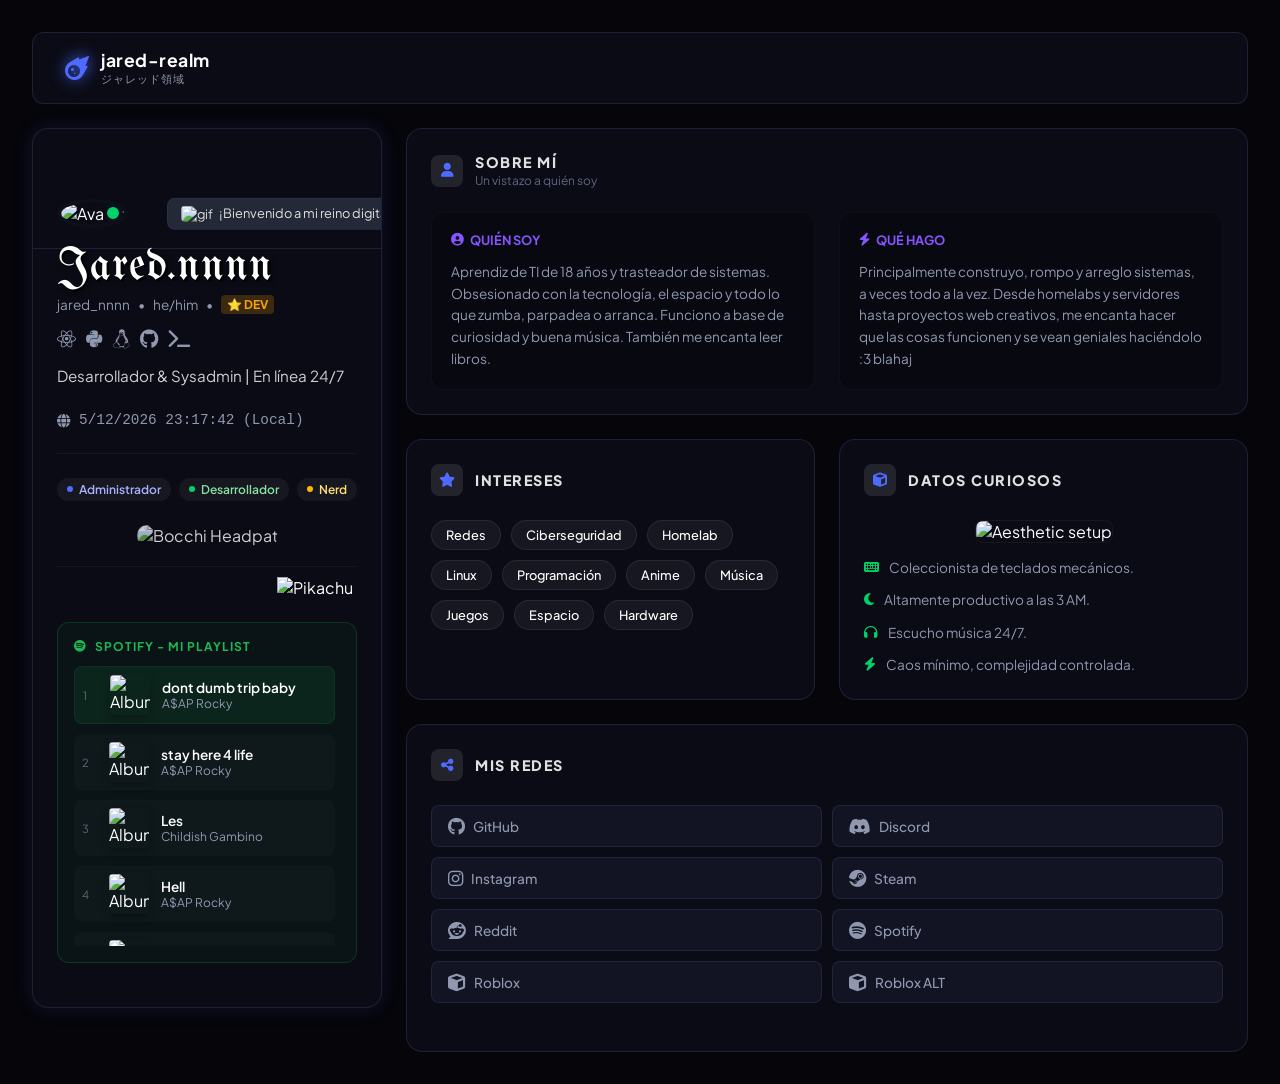
==== index.html @ d3f56f3e "Initial commit - Anime Linktree project" ====
<!DOCTYPE html>
<html lang="es">
<head>
    <meta charset="UTF-8">
    <meta name="viewport" content="width=device-width, initial-scale=1.0">
    <title>LinkTree - Anime Style</title>
    <!-- Google Fonts -->
    <link href="https://fonts.googleapis.com/css2?family=Plus+Jakarta+Sans:wght@400;500;600;700;800&family=UnifrakturMaguntia&display=swap" rel="stylesheet">
    <!-- FontAwesome para iconos -->
    <link rel="stylesheet" href="https://cdnjs.cloudflare.com/ajax/libs/font-awesome/6.4.0/css/all.min.css">
    
    <link rel="stylesheet" href="styles.css">
</head>
<body>

    <!-- Contenedor de partículas/efectos en el fondo -->
    <div id="particles-js"></div>

    <div class="dashboard-wrapper">
        <!-- HEADER PRINCIPAL -->
        <header class="top-nav">
            <div class="logo-area">
                <i class="fas fa-meteor logo-icon"></i>
                <div class="logo-text">
                    <span class="logo-title">jared-realm</span>
                    <span class="logo-subtitle">ジャレッド領域</span>
                </div>
            </div>
        </header>

        <main class="dashboard-grid">
            
            <!-- ====== COLUMNA IZQUIERDA: PERFIL ====== -->
            <aside class="profile-sidebar">
                <div class="banner-img" style="background-image: url('https://media1.giphy.com/media/v1.Y2lkPTc5MGI3NjExbXF1d2M5NW5ocHc5eWV5a2EwOWF4dHoyOXl3ZDljM3o2MnoyOHY2aiZlcD12MV9pbnRlcm5hbF9naWZfYnlfaWQmY3Q9Zw/RKp3DW2ZwDlVS/giphy.gif');"></div>
                <div class="profile-info-box">
                    <div class="avatar-container">
                        <!-- Imagen de avatar (DiceBear para evitar links rotos, estilo anime/vector) -->
                        <img src="https://media0.giphy.com/media/v1.Y2lkPTc5MGI3NjExc2I4bWNrZXpzMG9ldW41eDV4eDE0bnZ2ZGQybXIwa3FhcWN3d2xscyZlcD12MV9pbnRlcm5hbF9naWZfYnlfaWQmY3Q9Zw/mTxQlVm7Q6wrL5f9O5/giphy.gif" alt="Avatar" class="avatar-img">
                        <div class="status-indicator"></div>
                        <div class="status-bubble"><img src="https://media.tenor.com/_q1Z3Tj5FQQAAAAi/bocchi-the-rock-bocchi.gif" alt="gif" style="height: 18px; width: 18px; vertical-align: middle; border-radius: 4px; margin-right: 4px; object-fit: cover;"> ¡Bienvenido a mi reino digital!</div>
                    </div>
                    
                    <h1 class="profile-name">Jared.nnnn</h1>
                    <div class="profile-meta">
                        <span>jared_nnnn</span> • <span>he/him</span> • <span class="badge-moe">⭐ DEV</span>
                    </div>

                    <div class="tech-icons">
                        <i class="fab fa-react"></i> <i class="fab fa-python"></i> <i class="fab fa-linux"></i> <i class="fab fa-github"></i> <i class="fas fa-terminal"></i>
                    </div>

                    <p class="profile-bio">
                        Desarrollador & Sysadmin | En línea 24/7
                    </p>

                    <div class="time-widget">
                        <span class="location-flag"><i class="fas fa-globe"></i></span>
                        <span id="live-time" class="time-text">Cargando hora...</span>
                    </div>

                    <div class="role-tags">
                        <span class="tag admin-tag"><span class="dot"></span> Administrador</span>
                        <span class="tag dev-tag"><span class="dot"></span> Desarrollador</span>
                        <span class="tag nerd-tag"><span class="dot"></span> Nerd</span>
                    </div>

                    <!-- Mini Gif decorativo en sidebar -->
                    <div style="text-align: center; margin-bottom: 20px;">
                        <img src="https://media.tenor.com/_q1Z3Tj5FQQAAAAi/bocchi-the-rock-bocchi.gif" alt="Bocchi Headpat" style="border-radius: 10px; width: 100%; max-height: 80px; object-fit: cover; opacity: 0.8;">
                    </div>
                    
                    <!-- Running Pokemons -->
                    <div class="pokemon-marquee" style="margin-bottom: 20px; border-top: 1px solid rgba(255,255,255,0.05); padding-top: 10px;">
                        <marquee direction="left" scrollamount="4" behavior="scroll">
                            <img src="https://raw.githubusercontent.com/PokeAPI/sprites/master/sprites/pokemon/versions/generation-v/black-white/animated/25.gif" alt="Pikachu" style="height: 35px; margin-right: 20px; image-rendering: pixelated;">
                            <img src="https://raw.githubusercontent.com/PokeAPI/sprites/master/sprites/pokemon/versions/generation-v/black-white/animated/133.gif" alt="Eevee" style="height: 35px; margin-right: 20px; image-rendering: pixelated;">
                            <img src="https://raw.githubusercontent.com/PokeAPI/sprites/master/sprites/pokemon/versions/generation-v/black-white/animated/94.gif" alt="Gengar" style="height: 35px; margin-right: 20px; image-rendering: pixelated;">
                            <img src="https://raw.githubusercontent.com/PokeAPI/sprites/master/sprites/pokemon/versions/generation-v/black-white/animated/1.gif" alt="Bulbasaur" style="height: 35px; margin-right: 20px; image-rendering: pixelated;">
                            <img src="https://raw.githubusercontent.com/PokeAPI/sprites/master/sprites/pokemon/versions/generation-v/black-white/animated/4.gif" alt="Charmander" style="height: 35px; margin-right: 20px; image-rendering: pixelated;">
                            <img src="https://raw.githubusercontent.com/PokeAPI/sprites/master/sprites/pokemon/versions/generation-v/black-white/animated/7.gif" alt="Squirtle" style="height: 35px; margin-right: 20px; image-rendering: pixelated;">
                            <img src="https://raw.githubusercontent.com/PokeAPI/sprites/master/sprites/pokemon/versions/generation-v/black-white/animated/151.gif" alt="Mew" style="height: 35px; margin-right: 20px; image-rendering: pixelated;">
                        </marquee>
                    </div>

                    <!-- Spotify Widget -->
                    <div class="spotify-widget">
                        <div class="spotify-logo"><i class="fab fa-spotify"></i> Spotify - Mi Playlist</div>
                        <div class="spotify-playlist">
                            <!-- Canción 1 -->
                            <div class="track-info active-track">
                                <div class="track-number">1</div>
                                <img src="https://i.pinimg.com/736x/db/69/83/db698334e90cb9a7d9166aff560436dd.jpg" alt="Album" class="track-img">
                                <div class="track-details">
                                    <div class="track-name">dont dumb trip baby</div>
                                    <div class="track-artist">A$AP Rocky</div>
                                </div>
                                <div class="music-bars">
                                    <div class="bar"></div><div class="bar"></div><div class="bar"></div>
                                </div>
                            </div>
                            <!-- Canción 2 -->
                            <div class="track-info">
                                <div class="track-number">2</div>
                                <img src="https://i.pinimg.com/736x/db/69/83/db698334e90cb9a7d9166aff560436dd.jpg" alt="Album" class="track-img">
                                <div class="track-details">
                                    <div class="track-name">stay here 4 life</div>
                                    <div class="track-artist">A$AP Rocky</div>
                                </div>
                            </div>
                            <!-- Canción 3 -->
                            <div class="track-info">
                                <div class="track-number">3</div>
                                <img src="https://i.pinimg.com/webp/736x/fe/6a/88/fe6a88de23e425a99d1f83ac2d1f85a3.webp" alt="Album" class="track-img">
                                <div class="track-details">
                                    <div class="track-name">Les</div>
                                    <div class="track-artist">Childish Gambino</div>
                                </div>
                            </div>
                            <!-- Canción 4 -->
                            <div class="track-info">
                                <div class="track-number">4</div>
                                <img src="https://i.pinimg.com/webp/736x/1e/eb/e3/1eebe34cd5ab0d3294ec524f0354e97e.webp" alt="Album" class="track-img">
                                <div class="track-details">
                                    <div class="track-name">Hell</div>
                                    <div class="track-artist">A$AP Rocky</div>
                                </div>
                            </div>
                            <!-- Canción 5 -->
                            <div class="track-info">
                                <div class="track-number">5</div>
                                <img src="https://i.pinimg.com/736x/82/5c/79/825c796da4a760d88f3daff5528fd1eb.jpg" alt="Album" class="track-img">
                                <div class="track-details">
                                    <div class="track-name">L$D</div>
                                    <div class="track-artist">A$AP Rocky</div>
                                </div>
                            </div>
                            <!-- Canción 6 -->
                            <div class="track-info">
                                <div class="track-number">6</div>
                                <img src="https://i.pinimg.com/736x/82/5c/79/825c796da4a760d88f3daff5528fd1eb.jpg" alt="Album" class="track-img">
                                <div class="track-details">
                                    <div class="track-name">Praise The Lord (Da Shine)</div>
                                    <div class="track-artist">A$AP Rocky</div>
                                </div>
                            </div>
                            <!-- Canción 7 -->
                            <div class="track-info">
                                <div class="track-number">7</div>
                                <img src="https://i.pinimg.com/736x/19/a5/8a/19a58ab13a6c821738ffab6fa043e6a4.jpg" alt="Album" class="track-img">
                                <div class="track-details">
                                    <div class="track-name">Sundress</div>
                                    <div class="track-artist">A$AP Rocky</div>
                                </div>
                            </div>
                            <!-- Canción 8 -->
                            <div class="track-info">
                                <div class="track-number">8</div>
                                <img src="https://i.pinimg.com/736x/82/5c/79/825c796da4a760d88f3daff5528fd1eb.jpg" alt="Album" class="track-img">
                                <div class="track-details">
                                    <div class="track-name">A$AP Forever</div>
                                    <div class="track-artist">A$AP Rocky</div>
                                </div>
                            </div>
                            <!-- Canción 9 -->
                            <div class="track-info">
                                <div class="track-number">9</div>
                                <img src="https://i.pinimg.com/736x/82/5c/79/825c796da4a760d88f3daff5528fd1eb.jpg" alt="Album" class="track-img">
                                <div class="track-details">
                                    <div class="track-name">Everyday</div>
                                    <div class="track-artist">A$AP Rocky</div>
                                </div>
                            </div>
                            <!-- Canción 10 -->
                            <div class="track-info">
                                <div class="track-number">10</div>
                                <img src="https://i.pinimg.com/webp/736x/1e/eb/e3/1eebe34cd5ab0d3294ec524f0354e97e.webp" alt="Album" class="track-img">
                                <div class="track-details">
                                    <div class="track-name">Fashion Killa</div>
                                    <div class="track-artist">A$AP Rocky</div>
                                </div>
                            </div>
                        </div>
                    </div>
                </div>
            </aside>

            <!-- ====== COLUMNA DERECHA: CONTENIDO ====== -->
            <section class="main-content">
                
                <!-- BENTO BOX 1: ABOUT ME -->
                <div class="bento-card about-card">
                    <div class="card-header">
                        <div class="header-icon"><i class="fas fa-user"></i></div>
                        <div>
                            <h2 class="card-title">SOBRE MÍ</h2>
                            <p class="card-subtitle">Un vistazo a quién soy</p>
                        </div>
                    </div>
                    
                    <div class="about-grid">
                        <div class="inner-box">
                            <h3 class="inner-title"><i class="fas fa-user-circle"></i> QUIÉN SOY</h3>
                            <p class="inner-text">Aprendiz de TI de 18 años y trasteador de sistemas. Obsesionado con la tecnología, el espacio y todo lo que zumba, parpadea o arranca. Funciono a base de curiosidad y buena música. También me encanta leer libros.</p>
                        </div>
                        <div class="inner-box">
                            <h3 class="inner-title"><i class="fas fa-bolt"></i> QUÉ HAGO</h3>
                            <p class="inner-text">Principalmente construyo, rompo y arreglo sistemas, a veces todo a la vez. Desde homelabs y servidores hasta proyectos web creativos, me encanta hacer que las cosas funcionen y se vean geniales haciéndolo :3 blahaj</p>
                        </div>
                    </div>
                </div>

                <!-- BENTO BOX 2 y 3: INTERESTS & FUN FACTS -->
                <div class="bento-split">
                    
                    <div class="bento-card interests-card">
                        <div class="card-header">
                            <div class="header-icon"><i class="fas fa-star"></i></div>
                            <h2 class="card-title">INTERESES</h2>
                        </div>
                        <div class="pills-container">
                            <span class="pill">Redes</span>
                            <span class="pill">Ciberseguridad</span>
                            <span class="pill">Homelab</span>
                            <span class="pill">Linux</span>
                            <span class="pill">Programación</span>
                            <span class="pill">Anime</span>
                            <span class="pill">Música</span>
                            <span class="pill">Juegos</span>
                            <span class="pill">Espacio</span>
                            <span class="pill">Hardware</span>
                        </div>
                    </div>

                    <div class="bento-card funfacts-card">
                        <div class="card-header">
                            <div class="header-icon"><i class="fas fa-cube"></i></div>
                            <h2 class="card-title">DATOS CURIOSOS</h2>
                        </div>
                        
                        <!-- Mini Gif decorativo en facts -->
                        <div style="text-align: center; margin-bottom: 15px;">
                            <img src="https://media.tenor.com/fA1ebh_L3oUAAAAi/anime-aesthetic.gif" alt="Aesthetic setup" style="border-radius: 8px; width: 100%; max-height: 90px; object-fit: cover; border: 1px solid rgba(255,255,255,0.05);">
                        </div>

                        <ul class="facts-list">
                            <li><i class="fas fa-keyboard"></i> Coleccionista de teclados mecánicos.</li>
                            <li><i class="fas fa-moon"></i> Altamente productivo a las 3 AM.</li>
                            <li><i class="fas fa-headphones"></i> Escucho música 24/7.</li>
                            <li><i class="fas fa-bolt"></i> Caos mínimo, complejidad controlada.</li>
                        </ul>
                    </div>

                </div>

                <!-- BENTO BOX 4: REDES SOCIALES -->
                <div class="bento-card services-card">
                    <div class="card-header">
                        <div class="header-icon"><i class="fas fa-share-nodes"></i></div>
                        <h2 class="card-title">MIS REDES</h2>
                    </div>
                    <div class="social-grid">
                        <a href="https://github.com/Jarednnnn/perfil" target="_blank" class="social-btn"><i class="fab fa-github"></i> GitHub</a>
                        <a href="https://discord.gg/qPV9nCSk" target="_blank" class="social-btn"><i class="fab fa-discord"></i> Discord</a>
                        <a href="https://www.instagram.com/jared.nnnnn?igsh=MTF1dWZnYmg2a3JmNw==" target="_blank" class="social-btn"><i class="fab fa-instagram"></i> Instagram</a>
                        <a href="https://steamcommunity.com/id/Jaredofc/" target="_blank" class="social-btn"><i class="fab fa-steam"></i> Steam</a>
                        <a href="https://www.reddit.com/user/Impossible-Buyer7190/" target="_blank" class="social-btn"><i class="fab fa-reddit"></i> Reddit</a>
                        <a href="https://open.spotify.com/user/31hywltnkkobrsczepvz3vygwxeu" target="_blank" class="social-btn"><i class="fab fa-spotify"></i> Spotify</a>
                        <a href="https://www.roblox.com/es/users/1125736017/profile" target="_blank" class="social-btn"><i class="fas fa-cube"></i> Roblox</a>
                        <a href="https://www.roblox.com/es/users/1465069594/profile" target="_blank" class="social-btn"><i class="fas fa-cube"></i> Roblox ALT</a>
                    </div>
                </div>

            </section>
        </main>
    </div>

    <!-- Librería Particles.js para el fondo interactivo -->
    <script src="https://cdn.jsdelivr.net/particles.js/2.0.0/particles.min.js"></script>
    <script src="script.js"></script>
</body>
</html>
---- styles.css ----
@import url('https://fonts.googleapis.com/css2?family=Plus+Jakarta+Sans:wght@400;500;600;700;800&display=swap');

:root {
    /* Color Palette based on image */
    --bg-deep: #05050A;
    --card-bg: rgba(13, 15, 26, 0.7);
    --card-border: rgba(50, 55, 90, 0.5);
    --card-hover-border: rgba(100, 110, 200, 0.8);
    
    --text-primary: #ffffff;
    --text-secondary: #9098b0;
    --text-muted: #5e6680;
    
    --accent-blue: #4f6bff;
    --accent-purple: #8555ff;
    --accent-green: #00d26a;
    --accent-red: #ff3b5c;
    
    --glow-subtle: 0 0 20px rgba(79, 107, 255, 0.15);
    --glow-strong: 0 0 30px rgba(133, 85, 255, 0.3);
    
    --font-main: 'Plus Jakarta Sans', sans-serif;
}

* {
    margin: 0;
    padding: 0;
    box-sizing: border-box;
}

body {
    background-color: var(--bg-deep);
    background-image: url('https://w.wallhaven.cc/full/y8/wallhaven-y8v3ql.jpg'); /* Deep space anime starry background */
    background-size: cover;
    background-position: center;
    background-attachment: fixed;
    font-family: var(--font-main);
    color: var(--text-primary);
    min-height: 100vh;
    display: flex;
    justify-content: center;
    align-items: center;
    padding: 2rem;
    position: relative;
    overflow-x: hidden;
}

body::before {
    content: '';
    position: absolute;
    top: 0; left: 0; right: 0; bottom: 0;
    background: radial-gradient(circle at center, rgba(5,5,10,0.6) 0%, rgba(5,5,10,0.95) 100%);
    z-index: 1;
}

#particles-js {
    position: absolute;
    top: 0; left: 0; width: 100%; height: 100%;
    z-index: 2; 
    pointer-events: none;
}

/* --- MAIN LAYOUT --- */
.dashboard-wrapper {
    width: 100%;
    max-width: 1400px;
    z-index: 10;
    display: flex;
    flex-direction: column;
    gap: 1.5rem;
    animation: fadeIn 0.8s ease forwards;
}

@keyframes fadeIn {
    from { opacity: 0; transform: translateY(20px); }
    to { opacity: 1; transform: translateY(0); }
}

/* Header */
.top-nav {
    display: flex;
    justify-content: space-between;
    align-items: center;
    background: var(--card-bg);
    backdrop-filter: blur(20px);
    -webkit-backdrop-filter: blur(20px);
    border: 1px solid var(--card-border);
    border-radius: 12px;
    padding: 1rem 2rem;
}

.logo-area {
    display: flex;
    align-items: center;
    gap: 12px;
}

.logo-icon {
    font-size: 1.5rem;
    color: var(--accent-blue);
    filter: drop-shadow(0 0 8px var(--accent-blue));
}

.logo-text {
    display: flex;
    flex-direction: column;
}

.logo-title {
    font-weight: 700;
    font-size: 1.1rem;
    letter-spacing: 0.5px;
}

.logo-subtitle {
    font-size: 0.7rem;
    color: var(--text-secondary);
    letter-spacing: 1px;
}

.nav-btn {
    background: rgba(255,255,255,0.05);
    border: 1px solid var(--card-border);
    color: var(--text-primary);
    padding: 0.6rem 1.5rem;
    border-radius: 8px;
    font-family: var(--font-main);
    font-weight: 600;
    cursor: pointer;
    transition: all 0.3s;
}

.nav-btn:hover {
    background: rgba(255,255,255,0.1);
    border-color: var(--accent-blue);
}

/* Grid Layout */
.dashboard-grid {
    display: grid;
    grid-template-columns: 350px 1fr;
    gap: 1.5rem;
    align-items: start;
}

/* --- SIDEBAR (LEFT) --- */
.profile-sidebar {
    background: var(--card-bg);
    backdrop-filter: blur(20px);
    -webkit-backdrop-filter: blur(20px);
    border: 1px solid var(--card-border);
    border-radius: 16px;
    overflow: hidden;
    display: flex;
    flex-direction: column;
    box-shadow: var(--glow-subtle);
}

.banner-img {
    height: 120px;
    background-image: url('https://w.wallhaven.cc/full/8o/wallhaven-8ogzmj.jpg');
    background-size: cover;
    background-position: center;
    border-bottom: 1px solid var(--card-border);
}

.profile-info-box {
    padding: 0 1.5rem 1.5rem 1.5rem;
    display: flex;
    flex-direction: column;
}

.avatar-container {
    margin-top: -50px;
    position: relative;
    width: fit-content;
    margin-bottom: 1rem;
}

.avatar-img {
    width: 100px;
    height: 100px;
    border-radius: 50%;
    border: 4px solid #0d0f1a;
    object-fit: cover;
}

.status-indicator {
    position: absolute;
    bottom: 5px;
    right: 5px;
    width: 20px;
    height: 20px;
    background: var(--accent-green);
    border-radius: 50%;
    border: 4px solid #0d0f1a;
}

.status-bubble {
    position: absolute;
    top: 50%;
    left: 110px;
    transform: translateY(-50%);
    background: rgba(40, 45, 60, 0.9);
    padding: 0.4rem 0.8rem;
    border-radius: 8px;
    font-size: 0.8rem;
    white-space: nowrap;
    border: 1px solid var(--card-border);
    color: #e0e0e0;
}

.profile-name {
    font-family: 'UnifrakturMaguntia', serif;
    font-size: 2.8rem;
    font-weight: normal;
    margin-bottom: 0.3rem;
    letter-spacing: 1px;
    color: #ffffff;
    text-shadow: 2px 2px 0px rgba(0,0,0,0.9), 3px 3px 5px rgba(0,0,0,0.5);
}

.profile-meta {
    display: flex;
    align-items: center;
    gap: 8px;
    font-size: 0.85rem;
    color: var(--text-secondary);
    margin-bottom: 1rem;
}

.badge-moe {
    background: rgba(255, 165, 0, 0.2);
    color: orange;
    padding: 2px 6px;
    border-radius: 4px;
    font-size: 0.75rem;
    font-weight: 700;
}

.tech-icons {
    display: flex;
    gap: 10px;
    font-size: 1.2rem;
    color: var(--text-secondary);
    margin-bottom: 1rem;
}

.tech-icons i:hover { color: var(--text-primary); }

.profile-bio {
    font-size: 0.95rem;
    line-height: 1.5;
    color: #d0d0d0;
    margin-bottom: 1.5rem;
}

.time-widget {
    display: flex;
    align-items: center;
    gap: 8px;
    font-size: 0.85rem;
    color: var(--text-secondary);
    margin-bottom: 1.5rem;
    padding-bottom: 1.5rem;
    border-bottom: 1px solid rgba(255,255,255,0.05);
}

.time-text { font-family: monospace; font-size: 0.9rem; }

.role-tags {
    display: flex;
    flex-wrap: wrap;
    gap: 8px;
    margin-bottom: 1.5rem;
}

.tag {
    display: flex;
    align-items: center;
    gap: 6px;
    padding: 4px 10px;
    border-radius: 20px;
    font-size: 0.75rem;
    font-weight: 600;
    background: rgba(255,255,255,0.05);
}

.tag .dot {
    width: 6px; height: 6px; border-radius: 50%;
}

.admin-tag { color: #a8b0ff; }
.admin-tag .dot { background: #4f6bff; }
.dev-tag { color: #85e0a3; }
.dev-tag .dot { background: #00d26a; }
.nerd-tag { color: #ffdc73; }
.nerd-tag .dot { background: #ffb800; }
.weeb-tag { color: #ffa8b8; }
.weeb-tag .dot { background: #ff3b5c; }

.social-grid {
    display: grid;
    grid-template-columns: 1fr 1fr;
    gap: 10px;
    margin-bottom: 1.5rem;
}

.social-btn {
    display: flex;
    align-items: center;
    gap: 8px;
    background: rgba(25, 28, 45, 0.6);
    border: 1px solid var(--card-border);
    padding: 0.7rem 1rem;
    border-radius: 8px;
    text-decoration: none;
    color: var(--text-secondary);
    font-size: 0.85rem;
    font-weight: 500;
    transition: all 0.3s ease;
}

.social-btn i { font-size: 1.1rem; }

.social-btn:hover {
    background: rgba(40, 45, 70, 0.8);
    color: var(--text-primary);
    border-color: var(--card-hover-border);
    transform: translateY(-2px);
}

.main-action-btn {
    width: 100%;
    padding: 1rem;
    background: linear-gradient(135deg, rgba(79, 107, 255, 0.2), rgba(133, 85, 255, 0.2));
    border: 1px solid var(--accent-purple);
    border-radius: 8px;
    color: #fff;
    font-size: 0.95rem;
    font-weight: 700;
    font-family: var(--font-main);
    cursor: pointer;
    transition: all 0.3s;
    box-shadow: inset 0 0 10px rgba(133, 85, 255, 0.1);
}

.main-action-btn:hover {
    background: linear-gradient(135deg, rgba(79, 107, 255, 0.4), rgba(133, 85, 255, 0.4));
    box-shadow: 0 0 15px rgba(133, 85, 255, 0.4);
}

/* --- MAIN CONTENT (RIGHT) --- */
.main-content {
    display: flex;
    flex-direction: column;
    gap: 1.5rem;
}

.bento-card {
    background: var(--card-bg);
    backdrop-filter: blur(20px);
    -webkit-backdrop-filter: blur(20px);
    border: 1px solid var(--card-border);
    border-radius: 16px;
    padding: 1.5rem;
    transition: border-color 0.3s;
}

.bento-card:hover { border-color: rgba(255,255,255,0.15); }

.card-header {
    display: flex;
    align-items: center;
    gap: 12px;
    margin-bottom: 1.5rem;
}

.header-icon {
    width: 32px;
    height: 32px;
    background: rgba(255,255,255,0.1);
    border-radius: 8px;
    display: flex;
    justify-content: center;
    align-items: center;
    color: var(--accent-blue);
    font-size: 0.9rem;
}

.card-title {
    font-size: 0.9rem;
    font-weight: 800;
    letter-spacing: 1.5px;
    color: #e0e0e0;
}

.card-subtitle {
    font-size: 0.75rem;
    color: var(--text-muted);
    margin-top: 2px;
}

/* --- BENTO BOX SPECIFICS --- */
/* About Grid */
.about-grid {
    display: grid;
    grid-template-columns: 1fr 1fr;
    gap: 1.5rem;
}

.inner-box {
    background: rgba(0,0,0,0.2);
    border-radius: 12px;
    padding: 1.2rem;
    border: 1px solid rgba(255,255,255,0.03);
}

.inner-title {
    font-size: 0.8rem;
    color: var(--accent-purple);
    font-weight: 700;
    margin-bottom: 0.8rem;
    display: flex;
    align-items: center;
    gap: 6px;
}

.inner-text {
    font-size: 0.85rem;
    color: var(--text-secondary);
    line-height: 1.6;
}

/* Spotify Widget */
.spotify-widget {
    background: rgba(29, 185, 84, 0.05);
    border: 1px solid rgba(29, 185, 84, 0.2);
    border-radius: 12px;
    padding: 1rem;
    margin-bottom: 20px;
}

.spotify-logo {
    font-size: 0.75rem;
    font-weight: 700;
    color: #1DB954;
    margin-bottom: 12px;
    display: flex;
    align-items: center;
    gap: 8px;
    text-transform: uppercase;
    letter-spacing: 1px;
}

.spotify-playlist {
    display: flex;
    flex-direction: column;
    gap: 10px;
    max-height: 280px;
    overflow-y: auto;
    padding-right: 5px;
}

.spotify-playlist::-webkit-scrollbar {
    width: 4px;
}

.spotify-playlist::-webkit-scrollbar-thumb {
    background: rgba(29, 185, 84, 0.3);
    border-radius: 10px;
}

.track-info {
    display: flex;
    align-items: center;
    gap: 12px;
    padding: 8px;
    border-radius: 8px;
    background: rgba(255, 255, 255, 0.02);
    transition: all 0.2s ease;
}

.track-info:hover {
    background: rgba(255, 255, 255, 0.05);
    transform: translateX(4px);
}

.active-track {
    background: rgba(29, 185, 84, 0.1);
    border: 1px solid rgba(29, 185, 84, 0.1);
}

.track-number {
    font-size: 0.7rem;
    color: var(--text-muted);
    min-width: 15px;
}

.track-img {
    width: 40px;
    height: 40px;
    border-radius: 4px;
    object-fit: cover;
    box-shadow: 0 4px 8px rgba(0,0,0,0.3);
}

.track-details {
    flex: 1;
    min-width: 0;
}

.track-name {
    font-size: 0.85rem;
    font-weight: 600;
    color: var(--text-primary);
    white-space: nowrap;
    overflow: hidden;
    text-overflow: ellipsis;
}

.track-artist {
    font-size: 0.75rem;
    color: var(--text-secondary);
}

.music-bars {
    display: flex;
    gap: 2px;
    height: 12px;
    align-items: flex-end;
}

.music-bars .bar {
    width: 2px;
    background: #1DB954;
    animation: sound 1s infinite ease-in-out;
}

.music-bars .bar:nth-child(1) { animation-delay: 0s; }
.music-bars .bar:nth-child(2) { animation-delay: 0.2s; }
.music-bars .bar:nth-child(3) { animation-delay: 0.4s; }

@keyframes sound {
    0%, 100% { height: 3px; }
    50% { height: 12px; }
}

@keyframes sound {
    0%, 100% { height: 3px; }
    50% { height: 15px; }
}

/* Split Bento (Interests & Fun Facts) */
.bento-split {
    display: grid;
    grid-template-columns: 1fr 1fr;
    gap: 1.5rem;
}

/* Pills */
.pills-container {
    display: flex;
    flex-wrap: wrap;
    gap: 10px;
}

.pill {
    padding: 6px 14px;
    background: rgba(255,255,255,0.05);
    border: 1px solid rgba(255,255,255,0.08);
    border-radius: 20px;
    font-size: 0.8rem;
    font-weight: 500;
    transition: all 0.3s;
    cursor: default;
}

.pill:hover {
    background: rgba(255,255,255,0.1);
    transform: translateY(-2px);
}

/* Fun Facts */
.facts-list {
    list-style: none;
    display: flex;
    flex-direction: column;
    gap: 12px;
}

.facts-list li {
    font-size: 0.85rem;
    color: var(--text-secondary);
    display: flex;
    align-items: flex-start;
    gap: 10px;
    line-height: 1.5;
}

.facts-list i {
    color: var(--accent-green);
    margin-top: 3px;
}

/* Services / Links */
.services-grid {
    display: grid;
    grid-template-columns: 1fr 1fr;
    gap: 15px;
}

.service-block {
    display: flex;
    align-items: center;
    gap: 15px;
    background: rgba(0,0,0,0.3);
    border: 1px solid rgba(255,255,255,0.05);
    padding: 1.2rem;
    border-radius: 12px;
    text-decoration: none;
    color: inherit;
    transition: all 0.3s ease;
    position: relative;
}

.service-icon {
    width: 40px;
    height: 40px;
    background: rgba(255,255,255,0.05);
    border-radius: 10px;
    display: flex;
    justify-content: center;
    align-items: center;
    font-size: 1.2rem;
    color: var(--accent-blue);
}

.service-info h3 {
    font-size: 0.95rem;
    font-weight: 700;
    margin-bottom: 4px;
}

.service-info p {
    font-size: 0.75rem;
    color: var(--text-muted);
}

.service-badge {
    position: absolute;
    right: 1.2rem;
    top: 50%;
    transform: translateY(-50%);
    font-size: 0.7rem;
    padding: 4px 8px;
    background: rgba(255,255,255,0.08);
    border-radius: 6px;
    color: var(--text-secondary);
}

.service-block:hover {
    background: rgba(79, 107, 255, 0.1);
    border-color: rgba(79, 107, 255, 0.3);
    transform: translateY(-2px);
}

.service-block:hover .service-badge {
    background: var(--text-primary);
    color: #000;
    font-weight: 700;
}

/* Responsive */
@media (max-width: 900px) {
    .dashboard-grid {
        grid-template-columns: 1fr;
    }
    
    .bento-split {
        grid-template-columns: 1fr;
    }
    
    .about-grid, .services-grid, .social-grid {
        grid-template-columns: 1fr;
    }
    
    body { padding: 1rem; }
}
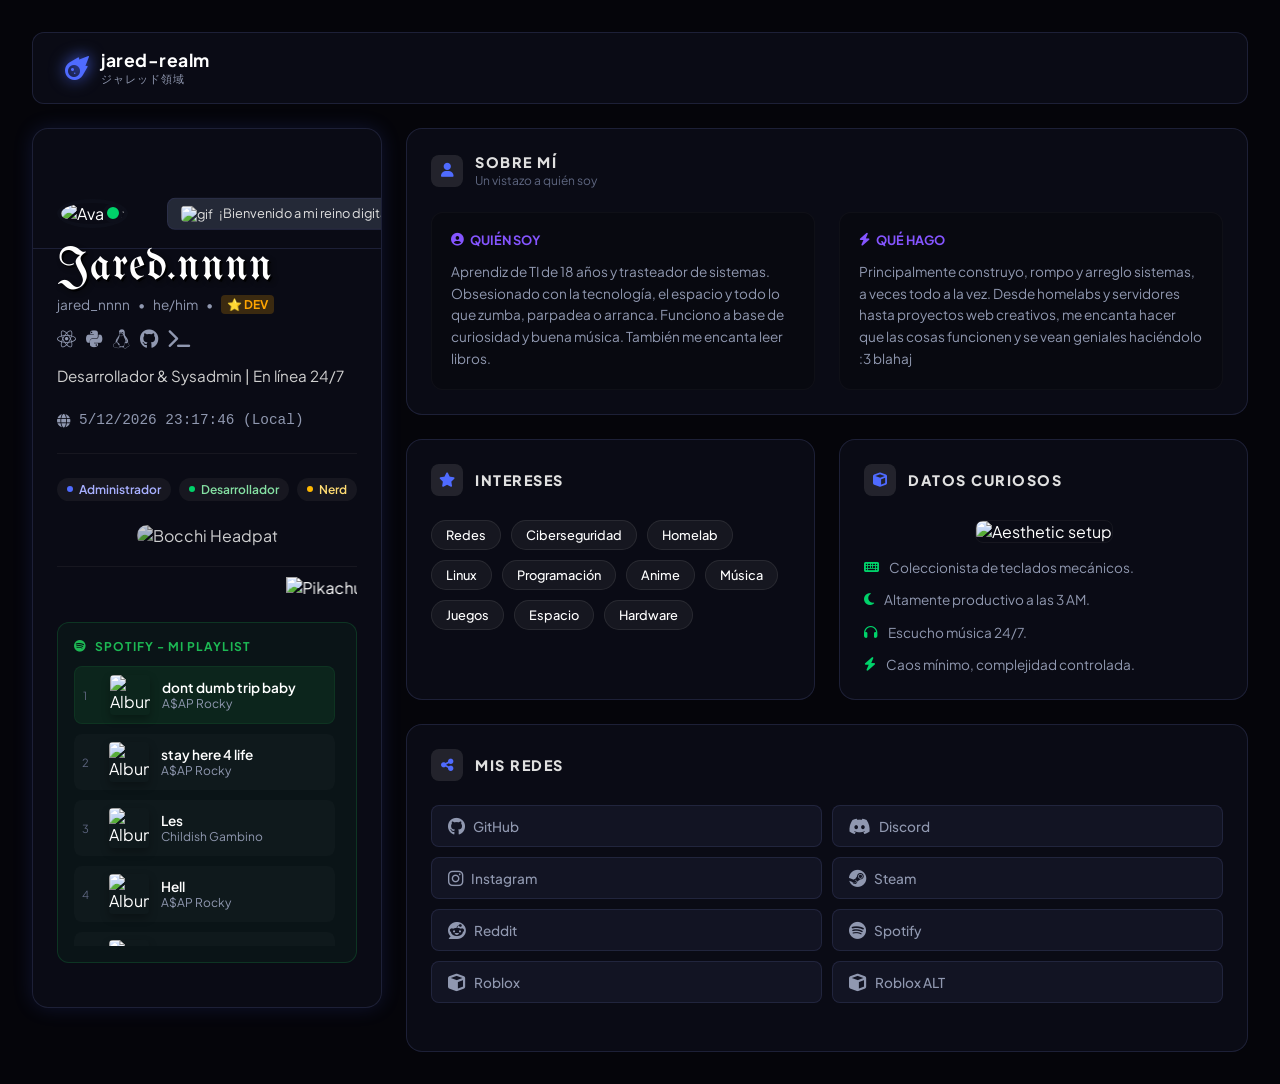
==== commit 7a6481f7: "Update index.html" ====
--- a/index.html
+++ b/index.html
@@ -260,7 +260,7 @@
                         <h2 class="card-title">MIS REDES</h2>
                     </div>
                     <div class="social-grid">
-                        <a href="https://github.com/Jarednnnn/perfil" target="_blank" class="social-btn"><i class="fab fa-github"></i> GitHub</a>
+                        <a href="https://github.com/Jarednnnn" target="_blank" class="social-btn"><i class="fab fa-github"></i> GitHub</a>
                         <a href="https://discord.gg/qPV9nCSk" target="_blank" class="social-btn"><i class="fab fa-discord"></i> Discord</a>
                         <a href="https://www.instagram.com/jared.nnnnn?igsh=MTF1dWZnYmg2a3JmNw==" target="_blank" class="social-btn"><i class="fab fa-instagram"></i> Instagram</a>
                         <a href="https://steamcommunity.com/id/Jaredofc/" target="_blank" class="social-btn"><i class="fab fa-steam"></i> Steam</a>
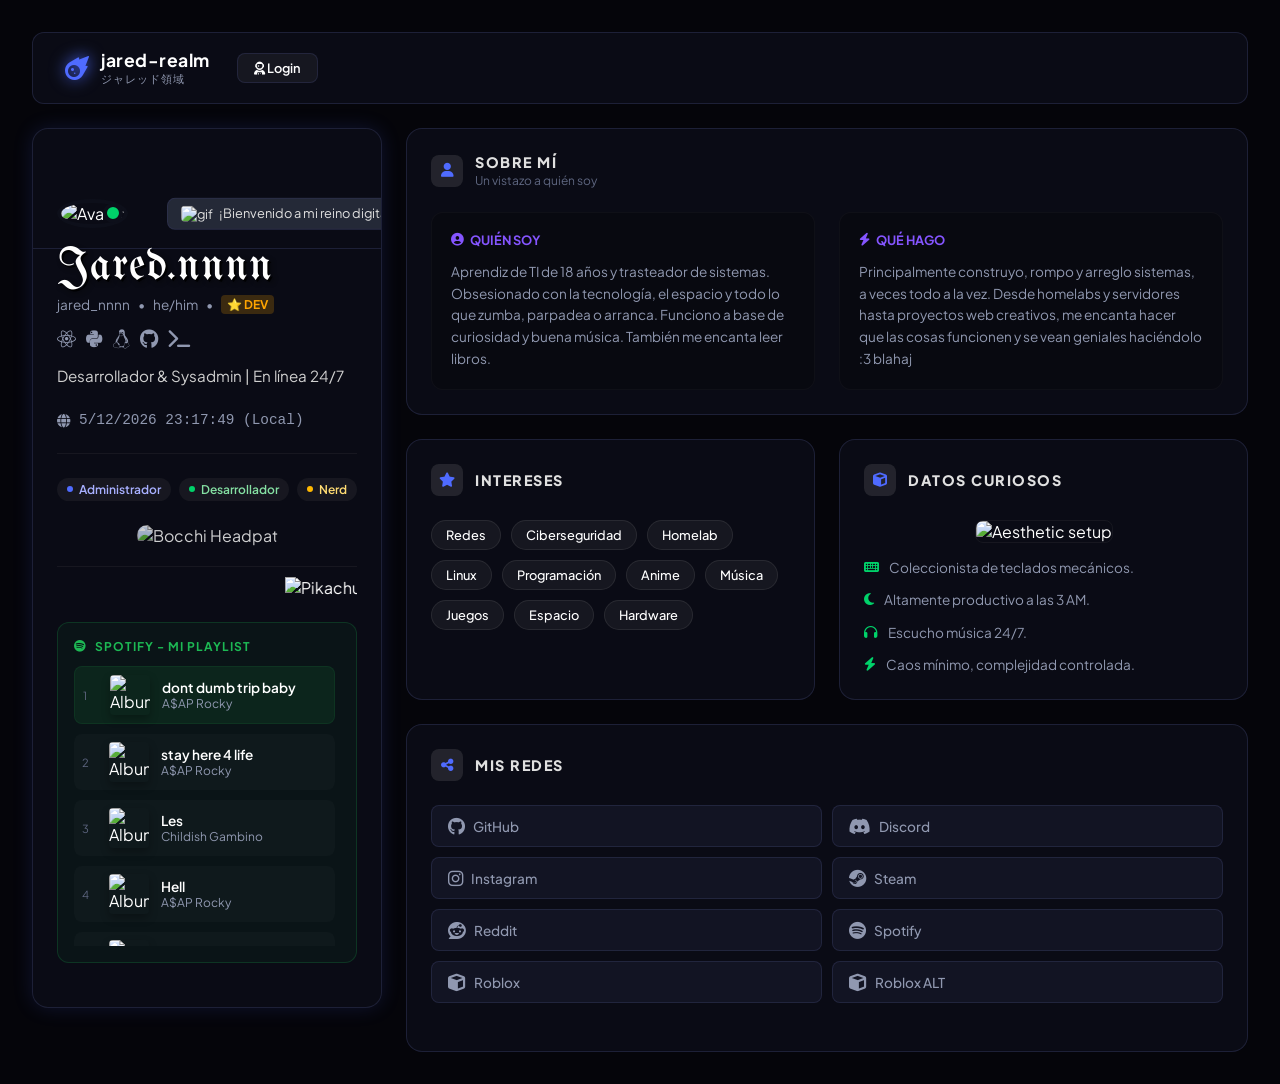
==== commit 0fd49bed: "Integrated Multiplayer Space Mini-game (Procedural Canvas Engine + Supabase/DeepSeek placeholders)" ====
--- a/index.html
+++ b/index.html
@@ -25,6 +25,10 @@
                     <span class="logo-title">jared-realm</span>
                     <span class="logo-subtitle">ジャレッド領域</span>
                 </div>
+                <!-- GAME LOGIN BUTTON -->
+                <button id="game-auth-btn" class="nav-btn" style="margin-left: 15px; font-size: 0.8rem; padding: 0.4rem 1rem;">
+                    <i class="fas fa-user-astronaut"></i> Login
+                </button>
             </div>
         </header>
 
@@ -275,7 +279,53 @@
         </main>
     </div>
 
-    <!-- Librería Particles.js para el fondo interactivo -->
+    <!-- GAME OVERLAY & MODALS -->
+    <div id="game-overlay" class="game-hidden">
+        <div class="game-content">
+            <!-- Auth Modal -->
+            <div id="auth-modal" class="modal-card hidden">
+                <button class="close-btn">&times;</button>
+                <h2 id="auth-title">Entrar al Universo</h2>
+                <form id="auth-form">
+                    <input type="email" id="auth-email" placeholder="Email" required>
+                    <input type="password" id="auth-pass" placeholder="Password" required>
+                    <div class="form-actions">
+                        <button type="submit" class="main-action-btn">Login</button>
+                        <button type="button" id="toggle-auth" class="secondary-btn">Crear cuenta</button>
+                    </div>
+                </form>
+            </div>
+
+            <!-- Game HUD -->
+            <div id="game-hud" class="hidden">
+                <div class="hud-top">
+                    <div class="hud-item"><i class="fas fa-coins"></i> <span id="hud-credits">100</span></div>
+                    <div class="hud-item"><i class="fas fa-gas-pump"></i> <span id="hud-fuel">50</span>%</div>
+                    <button id="exit-game" class="nav-btn">Salir</button>
+                </div>
+                <div class="hud-center">
+                    <canvas id="galaxy-canvas"></canvas>
+                </div>
+                <div class="hud-bottom">
+                    <div id="location-text">Navegando: Espacio Profundo</div>
+                </div>
+            </div>
+
+            <!-- Planet Detail Modal -->
+            <div id="planet-modal" class="modal-card hidden">
+                <button class="close-btn">&times;</button>
+                <div id="planet-canvas-container"></div>
+                <h3 id="planet-name">Planeta Progresivo</h3>
+                <p id="planet-desc">Cargando datos de la IA...</p>
+                <div class="planet-actions">
+                    <button id="visit-planet" class="main-action-btn">Aterrizar</button>
+                </div>
+            </div>
+        </div>
+    </div>
+
+    <!-- Librería Supabase y DeepSeek Logic -->
+    <script src="https://cdn.jsdelivr.net/npm/@supabase/supabase-js@2"></script>
     <script src="https://cdn.jsdelivr.net/particles.js/2.0.0/particles.min.js"></script>
     <script src="script.js"></script>
 </body>
--- a/styles.css
+++ b/styles.css
@@ -687,3 +687,166 @@
     
     body { padding: 1rem; }
 }
+
+/* ====== GAME STYLES ====== */
+.game-hidden {
+    display: none !important;
+}
+
+#game-overlay {
+    position: fixed;
+    top: 0;
+    left: 0;
+    width: 100vw;
+    height: 100vh;
+    background: rgba(5, 5, 10, 0.95);
+    backdrop-filter: blur(20px);
+    z-index: 1000;
+    display: flex;
+    justify-content: center;
+    align-items: center;
+    color: #fff;
+    transition: opacity 0.5s ease;
+}
+
+.modal-card {
+    background: rgba(20, 25, 45, 0.9);
+    border: 1px solid var(--card-border);
+    border-radius: 20px;
+    padding: 2.5rem;
+    width: 100%;
+    max-width: 450px;
+    box-shadow: 0 15px 35px rgba(0,0,0,0.5);
+    position: relative;
+    animation: modalPop 0.4s cubic-bezier(0.1, 1, 0.2, 1) forwards;
+}
+
+@keyframes modalPop {
+    from { opacity: 0; transform: scale(0.9); }
+    to { opacity: 1; transform: scale(1); }
+}
+
+.close-btn {
+    position: absolute;
+    top: 15px;
+    right: 20px;
+    background: none;
+    border: none;
+    color: var(--text-muted);
+    font-size: 1.8rem;
+    cursor: pointer;
+    transition: color 0.3s;
+}
+
+.close-btn:hover { color: #fff; }
+
+#auth-form {
+    display: flex;
+    flex-direction: column;
+    gap: 1.2rem;
+    margin-top: 1.5rem;
+}
+
+#auth-form input {
+    background: rgba(0,0,0,0.3);
+    border: 1px solid var(--card-border);
+    padding: 0.8rem 1.2rem;
+    border-radius: 8px;
+    color: #fff;
+    font-family: inherit;
+    transition: border-color 0.3s;
+}
+
+#auth-form input:focus {
+    border-color: var(--accent-blue);
+    outline: none;
+}
+
+.form-actions {
+    display: flex;
+    flex-direction: column;
+    gap: 10px;
+    margin-top: 10px;
+}
+
+.secondary-btn {
+    background: none;
+    border: none;
+    color: var(--accent-blue);
+    font-size: 0.85rem;
+    cursor: pointer;
+    font-weight: 600;
+}
+
+/* HUD & Canvas */
+#game-hud {
+    width: 90vw;
+    height: 90vh;
+    display: flex;
+    flex-direction: column;
+    gap: 1.5rem;
+}
+
+.hud-top {
+    display: flex;
+    justify-content: space-between;
+    background: rgba(255,255,255,0.05);
+    padding: 1rem 2rem;
+    border-radius: 50px;
+    border: 1px solid rgba(255,255,255,0.1);
+}
+
+.hud-item {
+    display: flex;
+    align-items: center;
+    gap: 10px;
+    font-weight: 700;
+    color: var(--accent-purple);
+}
+
+.hud-center {
+    flex: 1;
+    background: rgba(0,0,0,0.4);
+    border-radius: 20px;
+    border: 1px solid rgba(255,255,255,0.05);
+    position: relative;
+    overflow: hidden;
+    cursor: grab;
+}
+
+.hud-center:active { cursor: grabbing; }
+
+#galaxy-canvas {
+    width: 100%;
+    height: 100%;
+}
+
+.hud-bottom {
+    text-align: center;
+    font-family: monospace;
+    color: var(--text-secondary);
+    letter-spacing: 2px;
+}
+
+/* Planet View */
+#planet-modal {
+    max-width: 600px;
+}
+
+#planet-canvas-container {
+    width: 100%;
+    height: 300px;
+    background: radial-gradient(circle at center, rgba(20,20,40,1) 0%, rgba(5,5,10,1) 100%);
+    border-radius: 12px;
+    margin-bottom: 1.5rem;
+    overflow: hidden;
+}
+
+#planet-desc {
+    color: var(--text-secondary);
+    line-height: 1.6;
+    margin-bottom: 2rem;
+}
+
+.hidden { display: none !important; }
+
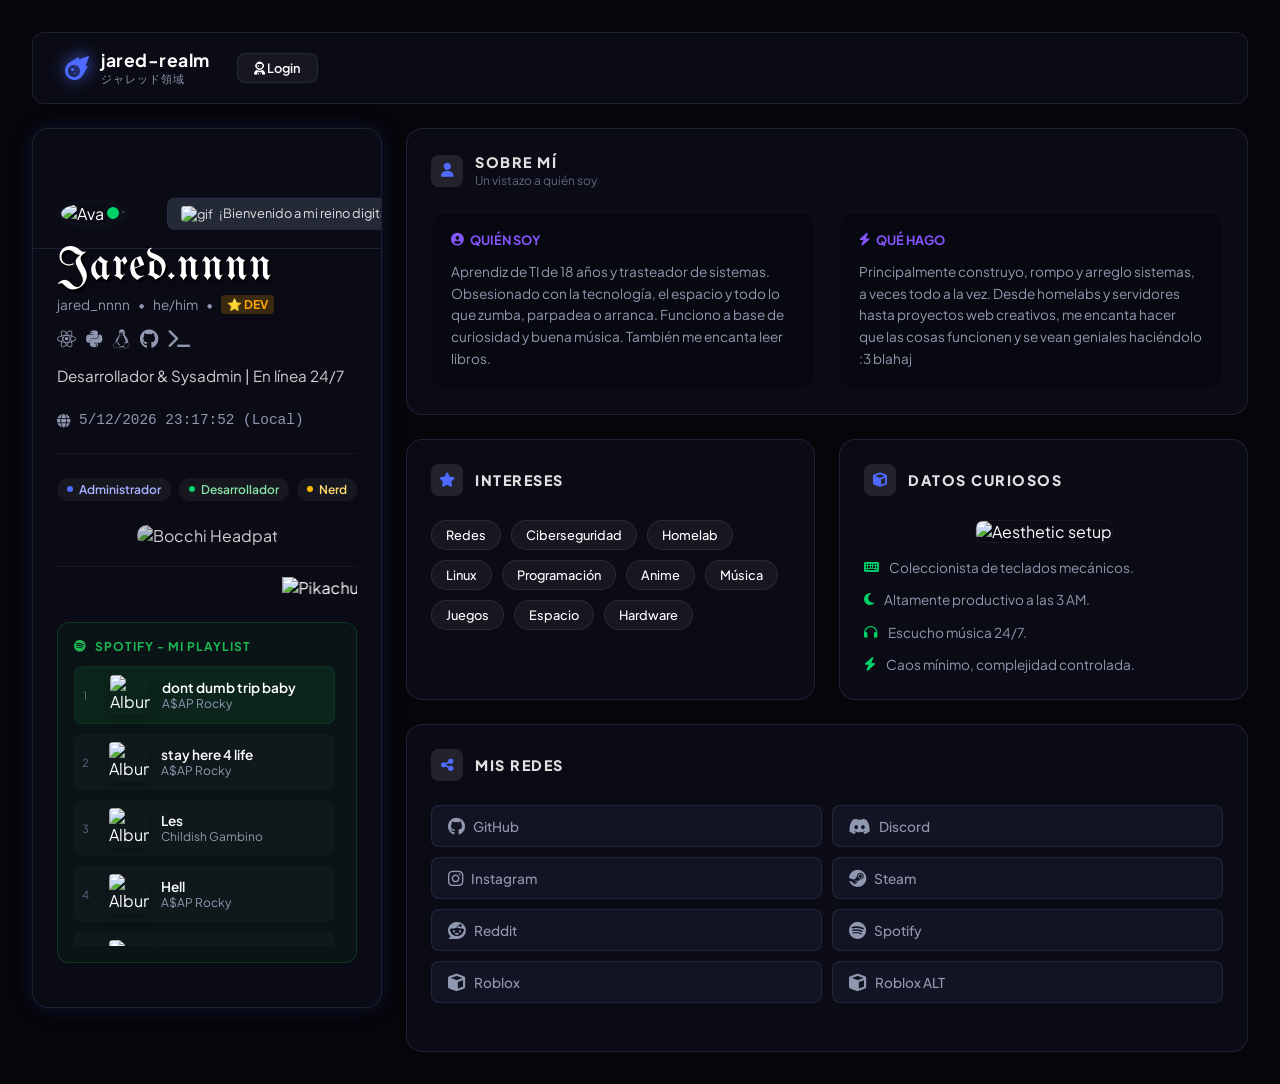
==== commit dbcd1750: "Refactored mini-game to separate page (universe.html) for better navigation and performance" ====
--- a/index.html
+++ b/index.html
@@ -279,49 +279,6 @@
         </main>
     </div>
 
-    <!-- GAME OVERLAY & MODALS -->
-    <div id="game-overlay" class="game-hidden">
-        <div class="game-content">
-            <!-- Auth Modal -->
-            <div id="auth-modal" class="modal-card hidden">
-                <button class="close-btn">&times;</button>
-                <h2 id="auth-title">Entrar al Universo</h2>
-                <form id="auth-form">
-                    <input type="email" id="auth-email" placeholder="Email" required>
-                    <input type="password" id="auth-pass" placeholder="Password" required>
-                    <div class="form-actions">
-                        <button type="submit" class="main-action-btn">Login</button>
-                        <button type="button" id="toggle-auth" class="secondary-btn">Crear cuenta</button>
-                    </div>
-                </form>
-            </div>
-
-            <!-- Game HUD -->
-            <div id="game-hud" class="hidden">
-                <div class="hud-top">
-                    <div class="hud-item"><i class="fas fa-coins"></i> <span id="hud-credits">100</span></div>
-                    <div class="hud-item"><i class="fas fa-gas-pump"></i> <span id="hud-fuel">50</span>%</div>
-                    <button id="exit-game" class="nav-btn">Salir</button>
-                </div>
-                <div class="hud-center">
-                    <canvas id="galaxy-canvas"></canvas>
-                </div>
-                <div class="hud-bottom">
-                    <div id="location-text">Navegando: Espacio Profundo</div>
-                </div>
-            </div>
-
-            <!-- Planet Detail Modal -->
-            <div id="planet-modal" class="modal-card hidden">
-                <button class="close-btn">&times;</button>
-                <div id="planet-canvas-container"></div>
-                <h3 id="planet-name">Planeta Progresivo</h3>
-                <p id="planet-desc">Cargando datos de la IA...</p>
-                <div class="planet-actions">
-                    <button id="visit-planet" class="main-action-btn">Aterrizar</button>
-                </div>
-            </div>
-        </div>
     </div>
 
     <!-- Librería Supabase y DeepSeek Logic -->
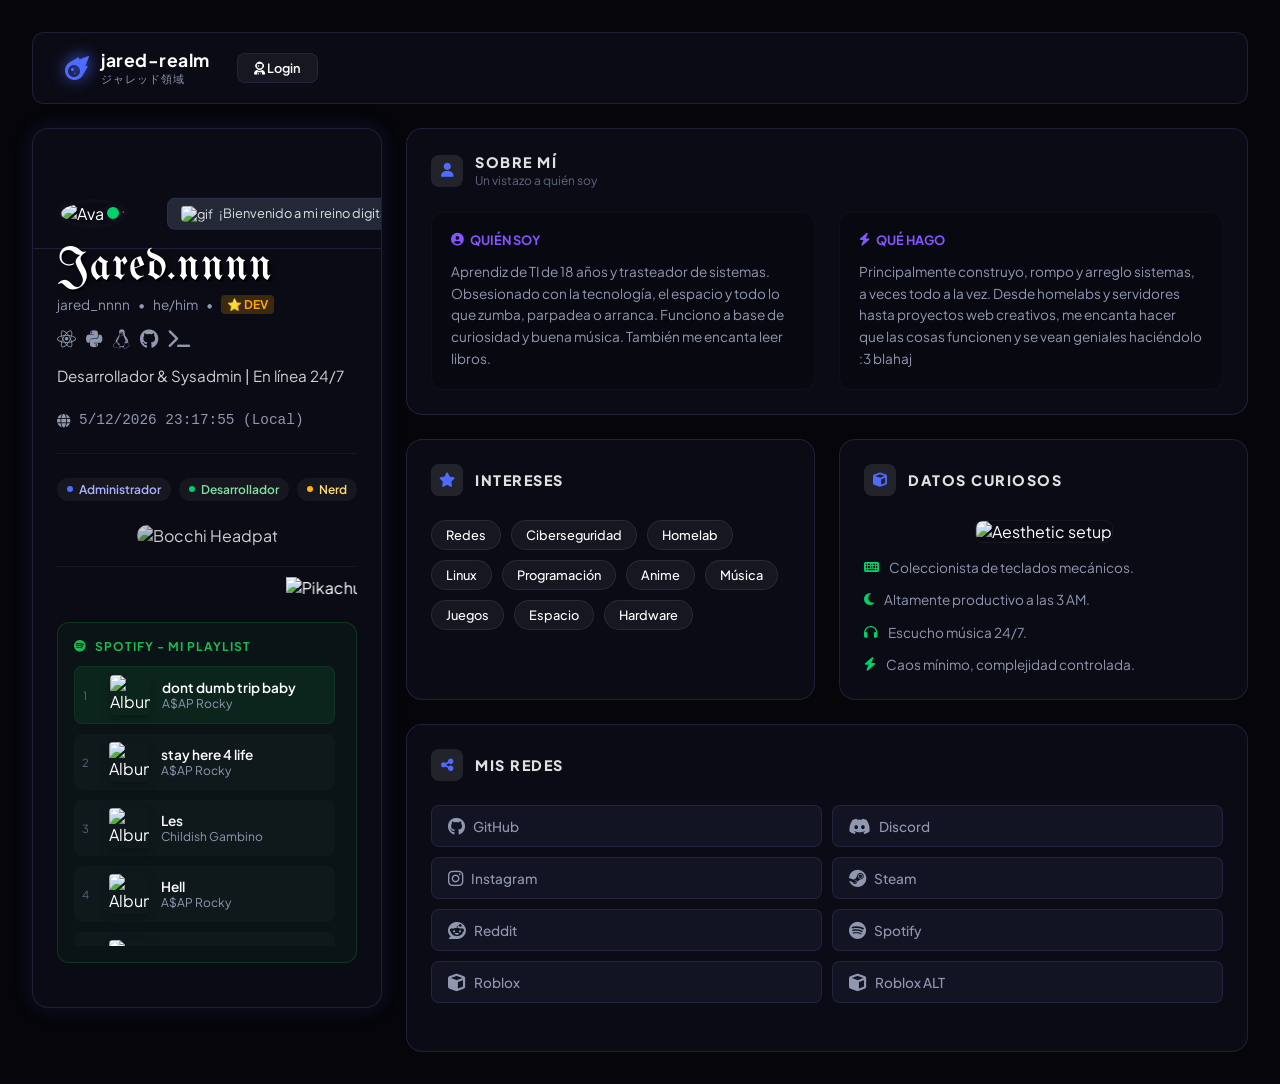
==== commit b183e35f: "Add files via upload" ====
--- a/index.html
+++ b/index.html
@@ -1,289 +1,289 @@
-<!DOCTYPE html>
-<html lang="es">
-<head>
-    <meta charset="UTF-8">
-    <meta name="viewport" content="width=device-width, initial-scale=1.0">
-    <title>LinkTree - Anime Style</title>
-    <!-- Google Fonts -->
-    <link href="https://fonts.googleapis.com/css2?family=Plus+Jakarta+Sans:wght@400;500;600;700;800&family=UnifrakturMaguntia&display=swap" rel="stylesheet">
-    <!-- FontAwesome para iconos -->
-    <link rel="stylesheet" href="https://cdnjs.cloudflare.com/ajax/libs/font-awesome/6.4.0/css/all.min.css">
-    
-    <link rel="stylesheet" href="styles.css">
-</head>
-<body>
-
-    <!-- Contenedor de partículas/efectos en el fondo -->
-    <div id="particles-js"></div>
-
-    <div class="dashboard-wrapper">
-        <!-- HEADER PRINCIPAL -->
-        <header class="top-nav">
-            <div class="logo-area">
-                <i class="fas fa-meteor logo-icon"></i>
-                <div class="logo-text">
-                    <span class="logo-title">jared-realm</span>
-                    <span class="logo-subtitle">ジャレッド領域</span>
-                </div>
-                <!-- GAME LOGIN BUTTON -->
-                <button id="game-auth-btn" class="nav-btn" style="margin-left: 15px; font-size: 0.8rem; padding: 0.4rem 1rem;">
-                    <i class="fas fa-user-astronaut"></i> Login
-                </button>
-            </div>
-        </header>
-
-        <main class="dashboard-grid">
-            
-            <!-- ====== COLUMNA IZQUIERDA: PERFIL ====== -->
-            <aside class="profile-sidebar">
-                <div class="banner-img" style="background-image: url('https://media1.giphy.com/media/v1.Y2lkPTc5MGI3NjExbXF1d2M5NW5ocHc5eWV5a2EwOWF4dHoyOXl3ZDljM3o2MnoyOHY2aiZlcD12MV9pbnRlcm5hbF9naWZfYnlfaWQmY3Q9Zw/RKp3DW2ZwDlVS/giphy.gif');"></div>
-                <div class="profile-info-box">
-                    <div class="avatar-container">
-                        <!-- Imagen de avatar (DiceBear para evitar links rotos, estilo anime/vector) -->
-                        <img src="https://media0.giphy.com/media/v1.Y2lkPTc5MGI3NjExc2I4bWNrZXpzMG9ldW41eDV4eDE0bnZ2ZGQybXIwa3FhcWN3d2xscyZlcD12MV9pbnRlcm5hbF9naWZfYnlfaWQmY3Q9Zw/mTxQlVm7Q6wrL5f9O5/giphy.gif" alt="Avatar" class="avatar-img">
-                        <div class="status-indicator"></div>
-                        <div class="status-bubble"><img src="https://media.tenor.com/_q1Z3Tj5FQQAAAAi/bocchi-the-rock-bocchi.gif" alt="gif" style="height: 18px; width: 18px; vertical-align: middle; border-radius: 4px; margin-right: 4px; object-fit: cover;"> ¡Bienvenido a mi reino digital!</div>
-                    </div>
-                    
-                    <h1 class="profile-name">Jared.nnnn</h1>
-                    <div class="profile-meta">
-                        <span>jared_nnnn</span> • <span>he/him</span> • <span class="badge-moe">⭐ DEV</span>
-                    </div>
-
-                    <div class="tech-icons">
-                        <i class="fab fa-react"></i> <i class="fab fa-python"></i> <i class="fab fa-linux"></i> <i class="fab fa-github"></i> <i class="fas fa-terminal"></i>
-                    </div>
-
-                    <p class="profile-bio">
-                        Desarrollador & Sysadmin | En línea 24/7
-                    </p>
-
-                    <div class="time-widget">
-                        <span class="location-flag"><i class="fas fa-globe"></i></span>
-                        <span id="live-time" class="time-text">Cargando hora...</span>
-                    </div>
-
-                    <div class="role-tags">
-                        <span class="tag admin-tag"><span class="dot"></span> Administrador</span>
-                        <span class="tag dev-tag"><span class="dot"></span> Desarrollador</span>
-                        <span class="tag nerd-tag"><span class="dot"></span> Nerd</span>
-                    </div>
-
-                    <!-- Mini Gif decorativo en sidebar -->
-                    <div style="text-align: center; margin-bottom: 20px;">
-                        <img src="https://media.tenor.com/_q1Z3Tj5FQQAAAAi/bocchi-the-rock-bocchi.gif" alt="Bocchi Headpat" style="border-radius: 10px; width: 100%; max-height: 80px; object-fit: cover; opacity: 0.8;">
-                    </div>
-                    
-                    <!-- Running Pokemons -->
-                    <div class="pokemon-marquee" style="margin-bottom: 20px; border-top: 1px solid rgba(255,255,255,0.05); padding-top: 10px;">
-                        <marquee direction="left" scrollamount="4" behavior="scroll">
-                            <img src="https://raw.githubusercontent.com/PokeAPI/sprites/master/sprites/pokemon/versions/generation-v/black-white/animated/25.gif" alt="Pikachu" style="height: 35px; margin-right: 20px; image-rendering: pixelated;">
-                            <img src="https://raw.githubusercontent.com/PokeAPI/sprites/master/sprites/pokemon/versions/generation-v/black-white/animated/133.gif" alt="Eevee" style="height: 35px; margin-right: 20px; image-rendering: pixelated;">
-                            <img src="https://raw.githubusercontent.com/PokeAPI/sprites/master/sprites/pokemon/versions/generation-v/black-white/animated/94.gif" alt="Gengar" style="height: 35px; margin-right: 20px; image-rendering: pixelated;">
-                            <img src="https://raw.githubusercontent.com/PokeAPI/sprites/master/sprites/pokemon/versions/generation-v/black-white/animated/1.gif" alt="Bulbasaur" style="height: 35px; margin-right: 20px; image-rendering: pixelated;">
-                            <img src="https://raw.githubusercontent.com/PokeAPI/sprites/master/sprites/pokemon/versions/generation-v/black-white/animated/4.gif" alt="Charmander" style="height: 35px; margin-right: 20px; image-rendering: pixelated;">
-                            <img src="https://raw.githubusercontent.com/PokeAPI/sprites/master/sprites/pokemon/versions/generation-v/black-white/animated/7.gif" alt="Squirtle" style="height: 35px; margin-right: 20px; image-rendering: pixelated;">
-                            <img src="https://raw.githubusercontent.com/PokeAPI/sprites/master/sprites/pokemon/versions/generation-v/black-white/animated/151.gif" alt="Mew" style="height: 35px; margin-right: 20px; image-rendering: pixelated;">
-                        </marquee>
-                    </div>
-
-                    <!-- Spotify Widget -->
-                    <div class="spotify-widget">
-                        <div class="spotify-logo"><i class="fab fa-spotify"></i> Spotify - Mi Playlist</div>
-                        <div class="spotify-playlist">
-                            <!-- Canción 1 -->
-                            <div class="track-info active-track">
-                                <div class="track-number">1</div>
-                                <img src="https://i.pinimg.com/736x/db/69/83/db698334e90cb9a7d9166aff560436dd.jpg" alt="Album" class="track-img">
-                                <div class="track-details">
-                                    <div class="track-name">dont dumb trip baby</div>
-                                    <div class="track-artist">A$AP Rocky</div>
-                                </div>
-                                <div class="music-bars">
-                                    <div class="bar"></div><div class="bar"></div><div class="bar"></div>
-                                </div>
-                            </div>
-                            <!-- Canción 2 -->
-                            <div class="track-info">
-                                <div class="track-number">2</div>
-                                <img src="https://i.pinimg.com/736x/db/69/83/db698334e90cb9a7d9166aff560436dd.jpg" alt="Album" class="track-img">
-                                <div class="track-details">
-                                    <div class="track-name">stay here 4 life</div>
-                                    <div class="track-artist">A$AP Rocky</div>
-                                </div>
-                            </div>
-                            <!-- Canción 3 -->
-                            <div class="track-info">
-                                <div class="track-number">3</div>
-                                <img src="https://i.pinimg.com/webp/736x/fe/6a/88/fe6a88de23e425a99d1f83ac2d1f85a3.webp" alt="Album" class="track-img">
-                                <div class="track-details">
-                                    <div class="track-name">Les</div>
-                                    <div class="track-artist">Childish Gambino</div>
-                                </div>
-                            </div>
-                            <!-- Canción 4 -->
-                            <div class="track-info">
-                                <div class="track-number">4</div>
-                                <img src="https://i.pinimg.com/webp/736x/1e/eb/e3/1eebe34cd5ab0d3294ec524f0354e97e.webp" alt="Album" class="track-img">
-                                <div class="track-details">
-                                    <div class="track-name">Hell</div>
-                                    <div class="track-artist">A$AP Rocky</div>
-                                </div>
-                            </div>
-                            <!-- Canción 5 -->
-                            <div class="track-info">
-                                <div class="track-number">5</div>
-                                <img src="https://i.pinimg.com/736x/82/5c/79/825c796da4a760d88f3daff5528fd1eb.jpg" alt="Album" class="track-img">
-                                <div class="track-details">
-                                    <div class="track-name">L$D</div>
-                                    <div class="track-artist">A$AP Rocky</div>
-                                </div>
-                            </div>
-                            <!-- Canción 6 -->
-                            <div class="track-info">
-                                <div class="track-number">6</div>
-                                <img src="https://i.pinimg.com/736x/82/5c/79/825c796da4a760d88f3daff5528fd1eb.jpg" alt="Album" class="track-img">
-                                <div class="track-details">
-                                    <div class="track-name">Praise The Lord (Da Shine)</div>
-                                    <div class="track-artist">A$AP Rocky</div>
-                                </div>
-                            </div>
-                            <!-- Canción 7 -->
-                            <div class="track-info">
-                                <div class="track-number">7</div>
-                                <img src="https://i.pinimg.com/736x/19/a5/8a/19a58ab13a6c821738ffab6fa043e6a4.jpg" alt="Album" class="track-img">
-                                <div class="track-details">
-                                    <div class="track-name">Sundress</div>
-                                    <div class="track-artist">A$AP Rocky</div>
-                                </div>
-                            </div>
-                            <!-- Canción 8 -->
-                            <div class="track-info">
-                                <div class="track-number">8</div>
-                                <img src="https://i.pinimg.com/736x/82/5c/79/825c796da4a760d88f3daff5528fd1eb.jpg" alt="Album" class="track-img">
-                                <div class="track-details">
-                                    <div class="track-name">A$AP Forever</div>
-                                    <div class="track-artist">A$AP Rocky</div>
-                                </div>
-                            </div>
-                            <!-- Canción 9 -->
-                            <div class="track-info">
-                                <div class="track-number">9</div>
-                                <img src="https://i.pinimg.com/736x/82/5c/79/825c796da4a760d88f3daff5528fd1eb.jpg" alt="Album" class="track-img">
-                                <div class="track-details">
-                                    <div class="track-name">Everyday</div>
-                                    <div class="track-artist">A$AP Rocky</div>
-                                </div>
-                            </div>
-                            <!-- Canción 10 -->
-                            <div class="track-info">
-                                <div class="track-number">10</div>
-                                <img src="https://i.pinimg.com/webp/736x/1e/eb/e3/1eebe34cd5ab0d3294ec524f0354e97e.webp" alt="Album" class="track-img">
-                                <div class="track-details">
-                                    <div class="track-name">Fashion Killa</div>
-                                    <div class="track-artist">A$AP Rocky</div>
-                                </div>
-                            </div>
-                        </div>
-                    </div>
-                </div>
-            </aside>
-
-            <!-- ====== COLUMNA DERECHA: CONTENIDO ====== -->
-            <section class="main-content">
-                
-                <!-- BENTO BOX 1: ABOUT ME -->
-                <div class="bento-card about-card">
-                    <div class="card-header">
-                        <div class="header-icon"><i class="fas fa-user"></i></div>
-                        <div>
-                            <h2 class="card-title">SOBRE MÍ</h2>
-                            <p class="card-subtitle">Un vistazo a quién soy</p>
-                        </div>
-                    </div>
-                    
-                    <div class="about-grid">
-                        <div class="inner-box">
-                            <h3 class="inner-title"><i class="fas fa-user-circle"></i> QUIÉN SOY</h3>
-                            <p class="inner-text">Aprendiz de TI de 18 años y trasteador de sistemas. Obsesionado con la tecnología, el espacio y todo lo que zumba, parpadea o arranca. Funciono a base de curiosidad y buena música. También me encanta leer libros.</p>
-                        </div>
-                        <div class="inner-box">
-                            <h3 class="inner-title"><i class="fas fa-bolt"></i> QUÉ HAGO</h3>
-                            <p class="inner-text">Principalmente construyo, rompo y arreglo sistemas, a veces todo a la vez. Desde homelabs y servidores hasta proyectos web creativos, me encanta hacer que las cosas funcionen y se vean geniales haciéndolo :3 blahaj</p>
-                        </div>
-                    </div>
-                </div>
-
-                <!-- BENTO BOX 2 y 3: INTERESTS & FUN FACTS -->
-                <div class="bento-split">
-                    
-                    <div class="bento-card interests-card">
-                        <div class="card-header">
-                            <div class="header-icon"><i class="fas fa-star"></i></div>
-                            <h2 class="card-title">INTERESES</h2>
-                        </div>
-                        <div class="pills-container">
-                            <span class="pill">Redes</span>
-                            <span class="pill">Ciberseguridad</span>
-                            <span class="pill">Homelab</span>
-                            <span class="pill">Linux</span>
-                            <span class="pill">Programación</span>
-                            <span class="pill">Anime</span>
-                            <span class="pill">Música</span>
-                            <span class="pill">Juegos</span>
-                            <span class="pill">Espacio</span>
-                            <span class="pill">Hardware</span>
-                        </div>
-                    </div>
-
-                    <div class="bento-card funfacts-card">
-                        <div class="card-header">
-                            <div class="header-icon"><i class="fas fa-cube"></i></div>
-                            <h2 class="card-title">DATOS CURIOSOS</h2>
-                        </div>
-                        
-                        <!-- Mini Gif decorativo en facts -->
-                        <div style="text-align: center; margin-bottom: 15px;">
-                            <img src="https://media.tenor.com/fA1ebh_L3oUAAAAi/anime-aesthetic.gif" alt="Aesthetic setup" style="border-radius: 8px; width: 100%; max-height: 90px; object-fit: cover; border: 1px solid rgba(255,255,255,0.05);">
-                        </div>
-
-                        <ul class="facts-list">
-                            <li><i class="fas fa-keyboard"></i> Coleccionista de teclados mecánicos.</li>
-                            <li><i class="fas fa-moon"></i> Altamente productivo a las 3 AM.</li>
-                            <li><i class="fas fa-headphones"></i> Escucho música 24/7.</li>
-                            <li><i class="fas fa-bolt"></i> Caos mínimo, complejidad controlada.</li>
-                        </ul>
-                    </div>
-
-                </div>
-
-                <!-- BENTO BOX 4: REDES SOCIALES -->
-                <div class="bento-card services-card">
-                    <div class="card-header">
-                        <div class="header-icon"><i class="fas fa-share-nodes"></i></div>
-                        <h2 class="card-title">MIS REDES</h2>
-                    </div>
-                    <div class="social-grid">
-                        <a href="https://github.com/Jarednnnn" target="_blank" class="social-btn"><i class="fab fa-github"></i> GitHub</a>
-                        <a href="https://discord.gg/qPV9nCSk" target="_blank" class="social-btn"><i class="fab fa-discord"></i> Discord</a>
-                        <a href="https://www.instagram.com/jared.nnnnn?igsh=MTF1dWZnYmg2a3JmNw==" target="_blank" class="social-btn"><i class="fab fa-instagram"></i> Instagram</a>
-                        <a href="https://steamcommunity.com/id/Jaredofc/" target="_blank" class="social-btn"><i class="fab fa-steam"></i> Steam</a>
-                        <a href="https://www.reddit.com/user/Impossible-Buyer7190/" target="_blank" class="social-btn"><i class="fab fa-reddit"></i> Reddit</a>
-                        <a href="https://open.spotify.com/user/31hywltnkkobrsczepvz3vygwxeu" target="_blank" class="social-btn"><i class="fab fa-spotify"></i> Spotify</a>
-                        <a href="https://www.roblox.com/es/users/1125736017/profile" target="_blank" class="social-btn"><i class="fas fa-cube"></i> Roblox</a>
-                        <a href="https://www.roblox.com/es/users/1465069594/profile" target="_blank" class="social-btn"><i class="fas fa-cube"></i> Roblox ALT</a>
-                    </div>
-                </div>
-
-            </section>
-        </main>
-    </div>
-
-    </div>
-
-    <!-- Librería Supabase y DeepSeek Logic -->
-    <script src="https://cdn.jsdelivr.net/npm/@supabase/supabase-js@2"></script>
-    <script src="https://cdn.jsdelivr.net/particles.js/2.0.0/particles.min.js"></script>
-    <script src="script.js"></script>
-</body>
-</html>
+<!DOCTYPE html>
+<html lang="es">
+<head>
+    <meta charset="UTF-8">
+    <meta name="viewport" content="width=device-width, initial-scale=1.0">
+    <title>LinkTree - Anime Style</title>
+    <!-- Google Fonts -->
+    <link href="https://fonts.googleapis.com/css2?family=Plus+Jakarta+Sans:wght@400;500;600;700;800&family=UnifrakturMaguntia&display=swap" rel="stylesheet">
+    <!-- FontAwesome para iconos -->
+    <link rel="stylesheet" href="https://cdnjs.cloudflare.com/ajax/libs/font-awesome/6.4.0/css/all.min.css">
+    
+    <link rel="stylesheet" href="styles.css">
+</head>
+<body>
+
+    <!-- Contenedor de partículas/efectos en el fondo -->
+    <div id="particles-js"></div>
+
+    <div class="dashboard-wrapper">
+        <!-- HEADER PRINCIPAL -->
+        <header class="top-nav">
+            <div class="logo-area">
+                <i class="fas fa-meteor logo-icon"></i>
+                <div class="logo-text">
+                    <span class="logo-title">jared-realm</span>
+                    <span class="logo-subtitle">ジャレッド領域</span>
+                </div>
+                <!-- GAME LOGIN BUTTON -->
+                <button id="game-auth-btn" class="nav-btn" style="margin-left: 15px; font-size: 0.8rem; padding: 0.4rem 1rem;">
+                    <i class="fas fa-user-astronaut"></i> Login
+                </button>
+            </div>
+        </header>
+
+        <main class="dashboard-grid">
+            
+            <!-- ====== COLUMNA IZQUIERDA: PERFIL ====== -->
+            <aside class="profile-sidebar">
+                <div class="banner-img" style="background-image: url('https://media1.giphy.com/media/v1.Y2lkPTc5MGI3NjExbXF1d2M5NW5ocHc5eWV5a2EwOWF4dHoyOXl3ZDljM3o2MnoyOHY2aiZlcD12MV9pbnRlcm5hbF9naWZfYnlfaWQmY3Q9Zw/RKp3DW2ZwDlVS/giphy.gif');"></div>
+                <div class="profile-info-box">
+                    <div class="avatar-container">
+                        <!-- Imagen de avatar (DiceBear para evitar links rotos, estilo anime/vector) -->
+                        <img src="https://media0.giphy.com/media/v1.Y2lkPTc5MGI3NjExc2I4bWNrZXpzMG9ldW41eDV4eDE0bnZ2ZGQybXIwa3FhcWN3d2xscyZlcD12MV9pbnRlcm5hbF9naWZfYnlfaWQmY3Q9Zw/mTxQlVm7Q6wrL5f9O5/giphy.gif" alt="Avatar" class="avatar-img">
+                        <div class="status-indicator"></div>
+                        <div class="status-bubble"><img src="https://media.tenor.com/_q1Z3Tj5FQQAAAAi/bocchi-the-rock-bocchi.gif" alt="gif" style="height: 18px; width: 18px; vertical-align: middle; border-radius: 4px; margin-right: 4px; object-fit: cover;"> ¡Bienvenido a mi reino digital!</div>
+                    </div>
+                    
+                    <h1 class="profile-name">Jared.nnnn</h1>
+                    <div class="profile-meta">
+                        <span>jared_nnnn</span> • <span>he/him</span> • <span class="badge-moe">⭐ DEV</span>
+                    </div>
+
+                    <div class="tech-icons">
+                        <i class="fab fa-react"></i> <i class="fab fa-python"></i> <i class="fab fa-linux"></i> <i class="fab fa-github"></i> <i class="fas fa-terminal"></i>
+                    </div>
+
+                    <p class="profile-bio">
+                        Desarrollador & Sysadmin | En línea 24/7
+                    </p>
+
+                    <div class="time-widget">
+                        <span class="location-flag"><i class="fas fa-globe"></i></span>
+                        <span id="live-time" class="time-text">Cargando hora...</span>
+                    </div>
+
+                    <div class="role-tags">
+                        <span class="tag admin-tag"><span class="dot"></span> Administrador</span>
+                        <span class="tag dev-tag"><span class="dot"></span> Desarrollador</span>
+                        <span class="tag nerd-tag"><span class="dot"></span> Nerd</span>
+                    </div>
+
+                    <!-- Mini Gif decorativo en sidebar -->
+                    <div style="text-align: center; margin-bottom: 20px;">
+                        <img src="https://media.tenor.com/_q1Z3Tj5FQQAAAAi/bocchi-the-rock-bocchi.gif" alt="Bocchi Headpat" style="border-radius: 10px; width: 100%; max-height: 80px; object-fit: cover; opacity: 0.8;">
+                    </div>
+                    
+                    <!-- Running Pokemons -->
+                    <div class="pokemon-marquee" style="margin-bottom: 20px; border-top: 1px solid rgba(255,255,255,0.05); padding-top: 10px;">
+                        <marquee direction="left" scrollamount="4" behavior="scroll">
+                            <img src="https://raw.githubusercontent.com/PokeAPI/sprites/master/sprites/pokemon/versions/generation-v/black-white/animated/25.gif" alt="Pikachu" style="height: 35px; margin-right: 20px; image-rendering: pixelated;">
+                            <img src="https://raw.githubusercontent.com/PokeAPI/sprites/master/sprites/pokemon/versions/generation-v/black-white/animated/133.gif" alt="Eevee" style="height: 35px; margin-right: 20px; image-rendering: pixelated;">
+                            <img src="https://raw.githubusercontent.com/PokeAPI/sprites/master/sprites/pokemon/versions/generation-v/black-white/animated/94.gif" alt="Gengar" style="height: 35px; margin-right: 20px; image-rendering: pixelated;">
+                            <img src="https://raw.githubusercontent.com/PokeAPI/sprites/master/sprites/pokemon/versions/generation-v/black-white/animated/1.gif" alt="Bulbasaur" style="height: 35px; margin-right: 20px; image-rendering: pixelated;">
+                            <img src="https://raw.githubusercontent.com/PokeAPI/sprites/master/sprites/pokemon/versions/generation-v/black-white/animated/4.gif" alt="Charmander" style="height: 35px; margin-right: 20px; image-rendering: pixelated;">
+                            <img src="https://raw.githubusercontent.com/PokeAPI/sprites/master/sprites/pokemon/versions/generation-v/black-white/animated/7.gif" alt="Squirtle" style="height: 35px; margin-right: 20px; image-rendering: pixelated;">
+                            <img src="https://raw.githubusercontent.com/PokeAPI/sprites/master/sprites/pokemon/versions/generation-v/black-white/animated/151.gif" alt="Mew" style="height: 35px; margin-right: 20px; image-rendering: pixelated;">
+                        </marquee>
+                    </div>
+
+                    <!-- Spotify Widget -->
+                    <div class="spotify-widget">
+                        <div class="spotify-logo"><i class="fab fa-spotify"></i> Spotify - Mi Playlist</div>
+                        <div class="spotify-playlist">
+                            <!-- Canción 1 -->
+                            <div class="track-info active-track">
+                                <div class="track-number">1</div>
+                                <img src="https://i.pinimg.com/736x/db/69/83/db698334e90cb9a7d9166aff560436dd.jpg" alt="Album" class="track-img">
+                                <div class="track-details">
+                                    <div class="track-name">dont dumb trip baby</div>
+                                    <div class="track-artist">A$AP Rocky</div>
+                                </div>
+                                <div class="music-bars">
+                                    <div class="bar"></div><div class="bar"></div><div class="bar"></div>
+                                </div>
+                            </div>
+                            <!-- Canción 2 -->
+                            <div class="track-info">
+                                <div class="track-number">2</div>
+                                <img src="https://i.pinimg.com/736x/db/69/83/db698334e90cb9a7d9166aff560436dd.jpg" alt="Album" class="track-img">
+                                <div class="track-details">
+                                    <div class="track-name">stay here 4 life</div>
+                                    <div class="track-artist">A$AP Rocky</div>
+                                </div>
+                            </div>
+                            <!-- Canción 3 -->
+                            <div class="track-info">
+                                <div class="track-number">3</div>
+                                <img src="https://i.pinimg.com/webp/736x/fe/6a/88/fe6a88de23e425a99d1f83ac2d1f85a3.webp" alt="Album" class="track-img">
+                                <div class="track-details">
+                                    <div class="track-name">Les</div>
+                                    <div class="track-artist">Childish Gambino</div>
+                                </div>
+                            </div>
+                            <!-- Canción 4 -->
+                            <div class="track-info">
+                                <div class="track-number">4</div>
+                                <img src="https://i.pinimg.com/webp/736x/1e/eb/e3/1eebe34cd5ab0d3294ec524f0354e97e.webp" alt="Album" class="track-img">
+                                <div class="track-details">
+                                    <div class="track-name">Hell</div>
+                                    <div class="track-artist">A$AP Rocky</div>
+                                </div>
+                            </div>
+                            <!-- Canción 5 -->
+                            <div class="track-info">
+                                <div class="track-number">5</div>
+                                <img src="https://i.pinimg.com/736x/82/5c/79/825c796da4a760d88f3daff5528fd1eb.jpg" alt="Album" class="track-img">
+                                <div class="track-details">
+                                    <div class="track-name">L$D</div>
+                                    <div class="track-artist">A$AP Rocky</div>
+                                </div>
+                            </div>
+                            <!-- Canción 6 -->
+                            <div class="track-info">
+                                <div class="track-number">6</div>
+                                <img src="https://i.pinimg.com/736x/82/5c/79/825c796da4a760d88f3daff5528fd1eb.jpg" alt="Album" class="track-img">
+                                <div class="track-details">
+                                    <div class="track-name">Praise The Lord (Da Shine)</div>
+                                    <div class="track-artist">A$AP Rocky</div>
+                                </div>
+                            </div>
+                            <!-- Canción 7 -->
+                            <div class="track-info">
+                                <div class="track-number">7</div>
+                                <img src="https://i.pinimg.com/736x/19/a5/8a/19a58ab13a6c821738ffab6fa043e6a4.jpg" alt="Album" class="track-img">
+                                <div class="track-details">
+                                    <div class="track-name">Sundress</div>
+                                    <div class="track-artist">A$AP Rocky</div>
+                                </div>
+                            </div>
+                            <!-- Canción 8 -->
+                            <div class="track-info">
+                                <div class="track-number">8</div>
+                                <img src="https://i.pinimg.com/736x/82/5c/79/825c796da4a760d88f3daff5528fd1eb.jpg" alt="Album" class="track-img">
+                                <div class="track-details">
+                                    <div class="track-name">A$AP Forever</div>
+                                    <div class="track-artist">A$AP Rocky</div>
+                                </div>
+                            </div>
+                            <!-- Canción 9 -->
+                            <div class="track-info">
+                                <div class="track-number">9</div>
+                                <img src="https://i.pinimg.com/736x/82/5c/79/825c796da4a760d88f3daff5528fd1eb.jpg" alt="Album" class="track-img">
+                                <div class="track-details">
+                                    <div class="track-name">Everyday</div>
+                                    <div class="track-artist">A$AP Rocky</div>
+                                </div>
+                            </div>
+                            <!-- Canción 10 -->
+                            <div class="track-info">
+                                <div class="track-number">10</div>
+                                <img src="https://i.pinimg.com/webp/736x/1e/eb/e3/1eebe34cd5ab0d3294ec524f0354e97e.webp" alt="Album" class="track-img">
+                                <div class="track-details">
+                                    <div class="track-name">Fashion Killa</div>
+                                    <div class="track-artist">A$AP Rocky</div>
+                                </div>
+                            </div>
+                        </div>
+                    </div>
+                </div>
+            </aside>
+
+            <!-- ====== COLUMNA DERECHA: CONTENIDO ====== -->
+            <section class="main-content">
+                
+                <!-- BENTO BOX 1: ABOUT ME -->
+                <div class="bento-card about-card">
+                    <div class="card-header">
+                        <div class="header-icon"><i class="fas fa-user"></i></div>
+                        <div>
+                            <h2 class="card-title">SOBRE MÍ</h2>
+                            <p class="card-subtitle">Un vistazo a quién soy</p>
+                        </div>
+                    </div>
+                    
+                    <div class="about-grid">
+                        <div class="inner-box">
+                            <h3 class="inner-title"><i class="fas fa-user-circle"></i> QUIÉN SOY</h3>
+                            <p class="inner-text">Aprendiz de TI de 18 años y trasteador de sistemas. Obsesionado con la tecnología, el espacio y todo lo que zumba, parpadea o arranca. Funciono a base de curiosidad y buena música. También me encanta leer libros.</p>
+                        </div>
+                        <div class="inner-box">
+                            <h3 class="inner-title"><i class="fas fa-bolt"></i> QUÉ HAGO</h3>
+                            <p class="inner-text">Principalmente construyo, rompo y arreglo sistemas, a veces todo a la vez. Desde homelabs y servidores hasta proyectos web creativos, me encanta hacer que las cosas funcionen y se vean geniales haciéndolo :3 blahaj</p>
+                        </div>
+                    </div>
+                </div>
+
+                <!-- BENTO BOX 2 y 3: INTERESTS & FUN FACTS -->
+                <div class="bento-split">
+                    
+                    <div class="bento-card interests-card">
+                        <div class="card-header">
+                            <div class="header-icon"><i class="fas fa-star"></i></div>
+                            <h2 class="card-title">INTERESES</h2>
+                        </div>
+                        <div class="pills-container">
+                            <span class="pill">Redes</span>
+                            <span class="pill">Ciberseguridad</span>
+                            <span class="pill">Homelab</span>
+                            <span class="pill">Linux</span>
+                            <span class="pill">Programación</span>
+                            <span class="pill">Anime</span>
+                            <span class="pill">Música</span>
+                            <span class="pill">Juegos</span>
+                            <span class="pill">Espacio</span>
+                            <span class="pill">Hardware</span>
+                        </div>
+                    </div>
+
+                    <div class="bento-card funfacts-card">
+                        <div class="card-header">
+                            <div class="header-icon"><i class="fas fa-cube"></i></div>
+                            <h2 class="card-title">DATOS CURIOSOS</h2>
+                        </div>
+                        
+                        <!-- Mini Gif decorativo en facts -->
+                        <div style="text-align: center; margin-bottom: 15px;">
+                            <img src="https://media.tenor.com/fA1ebh_L3oUAAAAi/anime-aesthetic.gif" alt="Aesthetic setup" style="border-radius: 8px; width: 100%; max-height: 90px; object-fit: cover; border: 1px solid rgba(255,255,255,0.05);">
+                        </div>
+
+                        <ul class="facts-list">
+                            <li><i class="fas fa-keyboard"></i> Coleccionista de teclados mecánicos.</li>
+                            <li><i class="fas fa-moon"></i> Altamente productivo a las 3 AM.</li>
+                            <li><i class="fas fa-headphones"></i> Escucho música 24/7.</li>
+                            <li><i class="fas fa-bolt"></i> Caos mínimo, complejidad controlada.</li>
+                        </ul>
+                    </div>
+
+                </div>
+
+                <!-- BENTO BOX 4: REDES SOCIALES -->
+                <div class="bento-card services-card">
+                    <div class="card-header">
+                        <div class="header-icon"><i class="fas fa-share-nodes"></i></div>
+                        <h2 class="card-title">MIS REDES</h2>
+                    </div>
+                    <div class="social-grid">
+                        <a href="https://github.com/Jarednnnn" target="_blank" class="social-btn"><i class="fab fa-github"></i> GitHub</a>
+                        <a href="https://discord.gg/qPV9nCSk" target="_blank" class="social-btn"><i class="fab fa-discord"></i> Discord</a>
+                        <a href="https://www.instagram.com/jared.nnnnn?igsh=MTF1dWZnYmg2a3JmNw==" target="_blank" class="social-btn"><i class="fab fa-instagram"></i> Instagram</a>
+                        <a href="https://steamcommunity.com/id/Jaredofc/" target="_blank" class="social-btn"><i class="fab fa-steam"></i> Steam</a>
+                        <a href="https://www.reddit.com/user/Impossible-Buyer7190/" target="_blank" class="social-btn"><i class="fab fa-reddit"></i> Reddit</a>
+                        <a href="https://open.spotify.com/user/31hywltnkkobrsczepvz3vygwxeu" target="_blank" class="social-btn"><i class="fab fa-spotify"></i> Spotify</a>
+                        <a href="https://www.roblox.com/es/users/1125736017/profile" target="_blank" class="social-btn"><i class="fas fa-cube"></i> Roblox</a>
+                        <a href="https://www.roblox.com/es/users/1465069594/profile" target="_blank" class="social-btn"><i class="fas fa-cube"></i> Roblox ALT</a>
+                    </div>
+                </div>
+
+            </section>
+        </main>
+    </div>
+
+    </div>
+
+    <!-- Librería Supabase y DeepSeek Logic -->
+    <script src="https://cdn.jsdelivr.net/npm/@supabase/supabase-js@2"></script>
+    <script src="https://cdn.jsdelivr.net/particles.js/2.0.0/particles.min.js"></script>
+    <script src="script.js"></script>
+</body>
+</html>
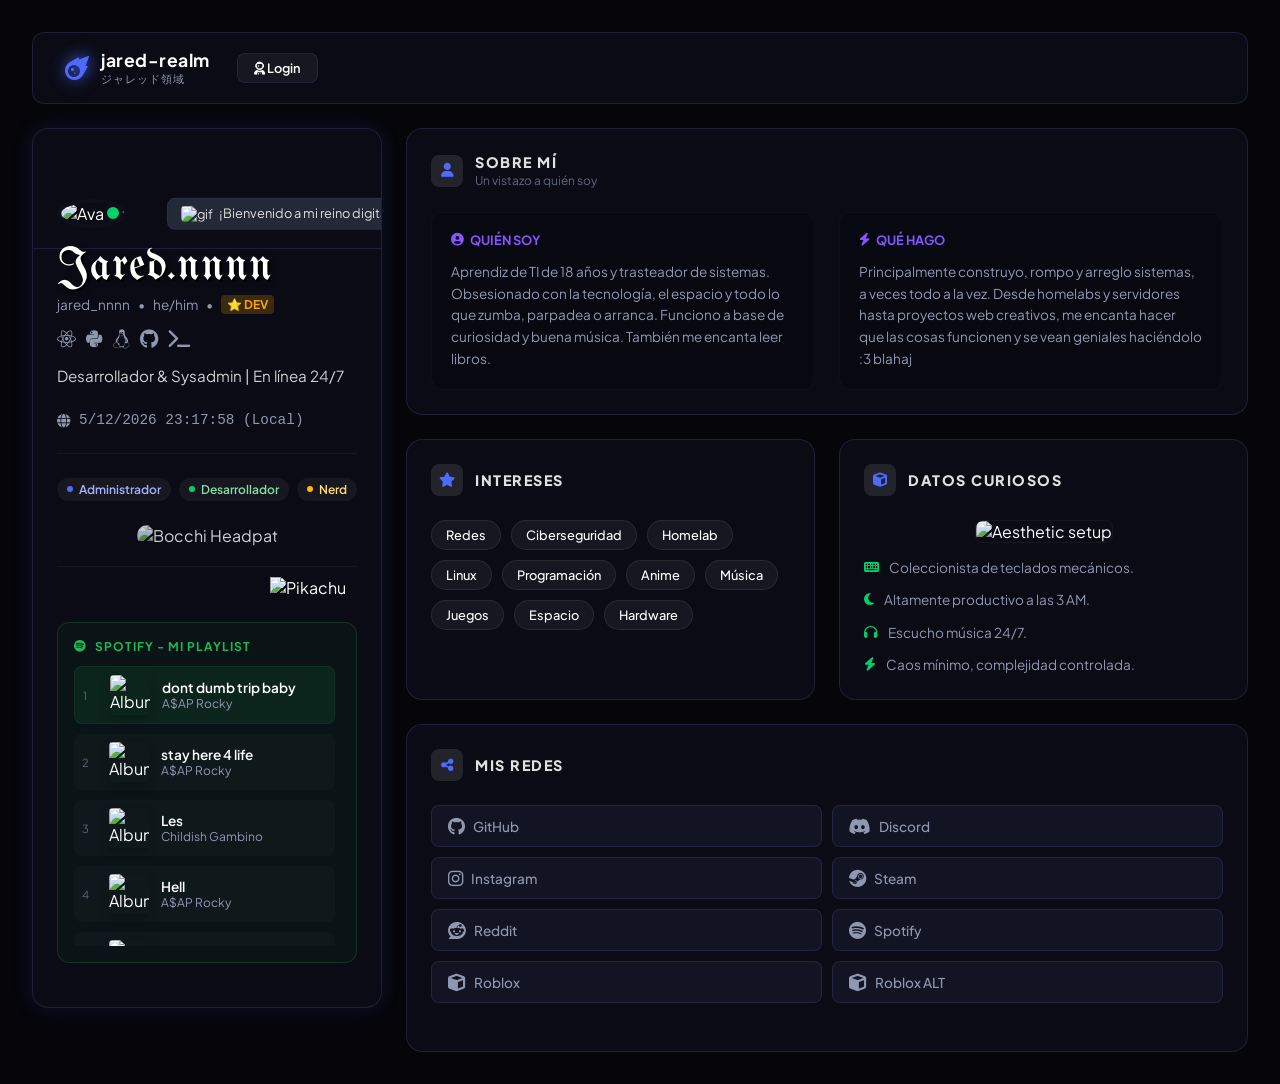
==== commit e45810c1: "Update index.html" ====
--- a/index.html
+++ b/index.html
@@ -3,7 +3,7 @@
 <head>
     <meta charset="UTF-8">
     <meta name="viewport" content="width=device-width, initial-scale=1.0">
-    <title>LinkTree - Anime Style</title>
+    <title>Jared-Realm - Inicio</title>
     <!-- Google Fonts -->
     <link href="https://fonts.googleapis.com/css2?family=Plus+Jakarta+Sans:wght@400;500;600;700;800&family=UnifrakturMaguntia&display=swap" rel="stylesheet">
     <!-- FontAwesome para iconos -->
@@ -287,3 +287,4 @@
     <script src="script.js"></script>
 </body>
 </html>
+
--- a/styles.css
+++ b/styles.css
@@ -1,852 +1,852 @@
-@import url('https://fonts.googleapis.com/css2?family=Plus+Jakarta+Sans:wght@400;500;600;700;800&display=swap');
-
-:root {
-    /* Color Palette based on image */
-    --bg-deep: #05050A;
-    --card-bg: rgba(13, 15, 26, 0.7);
-    --card-border: rgba(50, 55, 90, 0.5);
-    --card-hover-border: rgba(100, 110, 200, 0.8);
-    
-    --text-primary: #ffffff;
-    --text-secondary: #9098b0;
-    --text-muted: #5e6680;
-    
-    --accent-blue: #4f6bff;
-    --accent-purple: #8555ff;
-    --accent-green: #00d26a;
-    --accent-red: #ff3b5c;
-    
-    --glow-subtle: 0 0 20px rgba(79, 107, 255, 0.15);
-    --glow-strong: 0 0 30px rgba(133, 85, 255, 0.3);
-    
-    --font-main: 'Plus Jakarta Sans', sans-serif;
-}
-
-* {
-    margin: 0;
-    padding: 0;
-    box-sizing: border-box;
-}
-
-body {
-    background-color: var(--bg-deep);
-    background-image: url('https://w.wallhaven.cc/full/y8/wallhaven-y8v3ql.jpg'); /* Deep space anime starry background */
-    background-size: cover;
-    background-position: center;
-    background-attachment: fixed;
-    font-family: var(--font-main);
-    color: var(--text-primary);
-    min-height: 100vh;
-    display: flex;
-    justify-content: center;
-    align-items: center;
-    padding: 2rem;
-    position: relative;
-    overflow-x: hidden;
-}
-
-body::before {
-    content: '';
-    position: absolute;
-    top: 0; left: 0; right: 0; bottom: 0;
-    background: radial-gradient(circle at center, rgba(5,5,10,0.6) 0%, rgba(5,5,10,0.95) 100%);
-    z-index: 1;
-}
-
-#particles-js {
-    position: absolute;
-    top: 0; left: 0; width: 100%; height: 100%;
-    z-index: 2; 
-    pointer-events: none;
-}
-
-/* --- MAIN LAYOUT --- */
-.dashboard-wrapper {
-    width: 100%;
-    max-width: 1400px;
-    z-index: 10;
-    display: flex;
-    flex-direction: column;
-    gap: 1.5rem;
-    animation: fadeIn 0.8s ease forwards;
-}
-
-@keyframes fadeIn {
-    from { opacity: 0; transform: translateY(20px); }
-    to { opacity: 1; transform: translateY(0); }
-}
-
-/* Header */
-.top-nav {
-    display: flex;
-    justify-content: space-between;
-    align-items: center;
-    background: var(--card-bg);
-    backdrop-filter: blur(20px);
-    -webkit-backdrop-filter: blur(20px);
-    border: 1px solid var(--card-border);
-    border-radius: 12px;
-    padding: 1rem 2rem;
-}
-
-.logo-area {
-    display: flex;
-    align-items: center;
-    gap: 12px;
-}
-
-.logo-icon {
-    font-size: 1.5rem;
-    color: var(--accent-blue);
-    filter: drop-shadow(0 0 8px var(--accent-blue));
-}
-
-.logo-text {
-    display: flex;
-    flex-direction: column;
-}
-
-.logo-title {
-    font-weight: 700;
-    font-size: 1.1rem;
-    letter-spacing: 0.5px;
-}
-
-.logo-subtitle {
-    font-size: 0.7rem;
-    color: var(--text-secondary);
-    letter-spacing: 1px;
-}
-
-.nav-btn {
-    background: rgba(255,255,255,0.05);
-    border: 1px solid var(--card-border);
-    color: var(--text-primary);
-    padding: 0.6rem 1.5rem;
-    border-radius: 8px;
-    font-family: var(--font-main);
-    font-weight: 600;
-    cursor: pointer;
-    transition: all 0.3s;
-}
-
-.nav-btn:hover {
-    background: rgba(255,255,255,0.1);
-    border-color: var(--accent-blue);
-}
-
-/* Grid Layout */
-.dashboard-grid {
-    display: grid;
-    grid-template-columns: 350px 1fr;
-    gap: 1.5rem;
-    align-items: start;
-}
-
-/* --- SIDEBAR (LEFT) --- */
-.profile-sidebar {
-    background: var(--card-bg);
-    backdrop-filter: blur(20px);
-    -webkit-backdrop-filter: blur(20px);
-    border: 1px solid var(--card-border);
-    border-radius: 16px;
-    overflow: hidden;
-    display: flex;
-    flex-direction: column;
-    box-shadow: var(--glow-subtle);
-}
-
-.banner-img {
-    height: 120px;
-    background-image: url('https://w.wallhaven.cc/full/8o/wallhaven-8ogzmj.jpg');
-    background-size: cover;
-    background-position: center;
-    border-bottom: 1px solid var(--card-border);
-}
-
-.profile-info-box {
-    padding: 0 1.5rem 1.5rem 1.5rem;
-    display: flex;
-    flex-direction: column;
-}
-
-.avatar-container {
-    margin-top: -50px;
-    position: relative;
-    width: fit-content;
-    margin-bottom: 1rem;
-}
-
-.avatar-img {
-    width: 100px;
-    height: 100px;
-    border-radius: 50%;
-    border: 4px solid #0d0f1a;
-    object-fit: cover;
-}
-
-.status-indicator {
-    position: absolute;
-    bottom: 5px;
-    right: 5px;
-    width: 20px;
-    height: 20px;
-    background: var(--accent-green);
-    border-radius: 50%;
-    border: 4px solid #0d0f1a;
-}
-
-.status-bubble {
-    position: absolute;
-    top: 50%;
-    left: 110px;
-    transform: translateY(-50%);
-    background: rgba(40, 45, 60, 0.9);
-    padding: 0.4rem 0.8rem;
-    border-radius: 8px;
-    font-size: 0.8rem;
-    white-space: nowrap;
-    border: 1px solid var(--card-border);
-    color: #e0e0e0;
-}
-
-.profile-name {
-    font-family: 'UnifrakturMaguntia', serif;
-    font-size: 2.8rem;
-    font-weight: normal;
-    margin-bottom: 0.3rem;
-    letter-spacing: 1px;
-    color: #ffffff;
-    text-shadow: 2px 2px 0px rgba(0,0,0,0.9), 3px 3px 5px rgba(0,0,0,0.5);
-}
-
-.profile-meta {
-    display: flex;
-    align-items: center;
-    gap: 8px;
-    font-size: 0.85rem;
-    color: var(--text-secondary);
-    margin-bottom: 1rem;
-}
-
-.badge-moe {
-    background: rgba(255, 165, 0, 0.2);
-    color: orange;
-    padding: 2px 6px;
-    border-radius: 4px;
-    font-size: 0.75rem;
-    font-weight: 700;
-}
-
-.tech-icons {
-    display: flex;
-    gap: 10px;
-    font-size: 1.2rem;
-    color: var(--text-secondary);
-    margin-bottom: 1rem;
-}
-
-.tech-icons i:hover { color: var(--text-primary); }
-
-.profile-bio {
-    font-size: 0.95rem;
-    line-height: 1.5;
-    color: #d0d0d0;
-    margin-bottom: 1.5rem;
-}
-
-.time-widget {
-    display: flex;
-    align-items: center;
-    gap: 8px;
-    font-size: 0.85rem;
-    color: var(--text-secondary);
-    margin-bottom: 1.5rem;
-    padding-bottom: 1.5rem;
-    border-bottom: 1px solid rgba(255,255,255,0.05);
-}
-
-.time-text { font-family: monospace; font-size: 0.9rem; }
-
-.role-tags {
-    display: flex;
-    flex-wrap: wrap;
-    gap: 8px;
-    margin-bottom: 1.5rem;
-}
-
-.tag {
-    display: flex;
-    align-items: center;
-    gap: 6px;
-    padding: 4px 10px;
-    border-radius: 20px;
-    font-size: 0.75rem;
-    font-weight: 600;
-    background: rgba(255,255,255,0.05);
-}
-
-.tag .dot {
-    width: 6px; height: 6px; border-radius: 50%;
-}
-
-.admin-tag { color: #a8b0ff; }
-.admin-tag .dot { background: #4f6bff; }
-.dev-tag { color: #85e0a3; }
-.dev-tag .dot { background: #00d26a; }
-.nerd-tag { color: #ffdc73; }
-.nerd-tag .dot { background: #ffb800; }
-.weeb-tag { color: #ffa8b8; }
-.weeb-tag .dot { background: #ff3b5c; }
-
-.social-grid {
-    display: grid;
-    grid-template-columns: 1fr 1fr;
-    gap: 10px;
-    margin-bottom: 1.5rem;
-}
-
-.social-btn {
-    display: flex;
-    align-items: center;
-    gap: 8px;
-    background: rgba(25, 28, 45, 0.6);
-    border: 1px solid var(--card-border);
-    padding: 0.7rem 1rem;
-    border-radius: 8px;
-    text-decoration: none;
-    color: var(--text-secondary);
-    font-size: 0.85rem;
-    font-weight: 500;
-    transition: all 0.3s ease;
-}
-
-.social-btn i { font-size: 1.1rem; }
-
-.social-btn:hover {
-    background: rgba(40, 45, 70, 0.8);
-    color: var(--text-primary);
-    border-color: var(--card-hover-border);
-    transform: translateY(-2px);
-}
-
-.main-action-btn {
-    width: 100%;
-    padding: 1rem;
-    background: linear-gradient(135deg, rgba(79, 107, 255, 0.2), rgba(133, 85, 255, 0.2));
-    border: 1px solid var(--accent-purple);
-    border-radius: 8px;
-    color: #fff;
-    font-size: 0.95rem;
-    font-weight: 700;
-    font-family: var(--font-main);
-    cursor: pointer;
-    transition: all 0.3s;
-    box-shadow: inset 0 0 10px rgba(133, 85, 255, 0.1);
-}
-
-.main-action-btn:hover {
-    background: linear-gradient(135deg, rgba(79, 107, 255, 0.4), rgba(133, 85, 255, 0.4));
-    box-shadow: 0 0 15px rgba(133, 85, 255, 0.4);
-}
-
-/* --- MAIN CONTENT (RIGHT) --- */
-.main-content {
-    display: flex;
-    flex-direction: column;
-    gap: 1.5rem;
-}
-
-.bento-card {
-    background: var(--card-bg);
-    backdrop-filter: blur(20px);
-    -webkit-backdrop-filter: blur(20px);
-    border: 1px solid var(--card-border);
-    border-radius: 16px;
-    padding: 1.5rem;
-    transition: border-color 0.3s;
-}
-
-.bento-card:hover { border-color: rgba(255,255,255,0.15); }
-
-.card-header {
-    display: flex;
-    align-items: center;
-    gap: 12px;
-    margin-bottom: 1.5rem;
-}
-
-.header-icon {
-    width: 32px;
-    height: 32px;
-    background: rgba(255,255,255,0.1);
-    border-radius: 8px;
-    display: flex;
-    justify-content: center;
-    align-items: center;
-    color: var(--accent-blue);
-    font-size: 0.9rem;
-}
-
-.card-title {
-    font-size: 0.9rem;
-    font-weight: 800;
-    letter-spacing: 1.5px;
-    color: #e0e0e0;
-}
-
-.card-subtitle {
-    font-size: 0.75rem;
-    color: var(--text-muted);
-    margin-top: 2px;
-}
-
-/* --- BENTO BOX SPECIFICS --- */
-/* About Grid */
-.about-grid {
-    display: grid;
-    grid-template-columns: 1fr 1fr;
-    gap: 1.5rem;
-}
-
-.inner-box {
-    background: rgba(0,0,0,0.2);
-    border-radius: 12px;
-    padding: 1.2rem;
-    border: 1px solid rgba(255,255,255,0.03);
-}
-
-.inner-title {
-    font-size: 0.8rem;
-    color: var(--accent-purple);
-    font-weight: 700;
-    margin-bottom: 0.8rem;
-    display: flex;
-    align-items: center;
-    gap: 6px;
-}
-
-.inner-text {
-    font-size: 0.85rem;
-    color: var(--text-secondary);
-    line-height: 1.6;
-}
-
-/* Spotify Widget */
-.spotify-widget {
-    background: rgba(29, 185, 84, 0.05);
-    border: 1px solid rgba(29, 185, 84, 0.2);
-    border-radius: 12px;
-    padding: 1rem;
-    margin-bottom: 20px;
-}
-
-.spotify-logo {
-    font-size: 0.75rem;
-    font-weight: 700;
-    color: #1DB954;
-    margin-bottom: 12px;
-    display: flex;
-    align-items: center;
-    gap: 8px;
-    text-transform: uppercase;
-    letter-spacing: 1px;
-}
-
-.spotify-playlist {
-    display: flex;
-    flex-direction: column;
-    gap: 10px;
-    max-height: 280px;
-    overflow-y: auto;
-    padding-right: 5px;
-}
-
-.spotify-playlist::-webkit-scrollbar {
-    width: 4px;
-}
-
-.spotify-playlist::-webkit-scrollbar-thumb {
-    background: rgba(29, 185, 84, 0.3);
-    border-radius: 10px;
-}
-
-.track-info {
-    display: flex;
-    align-items: center;
-    gap: 12px;
-    padding: 8px;
-    border-radius: 8px;
-    background: rgba(255, 255, 255, 0.02);
-    transition: all 0.2s ease;
-}
-
-.track-info:hover {
-    background: rgba(255, 255, 255, 0.05);
-    transform: translateX(4px);
-}
-
-.active-track {
-    background: rgba(29, 185, 84, 0.1);
-    border: 1px solid rgba(29, 185, 84, 0.1);
-}
-
-.track-number {
-    font-size: 0.7rem;
-    color: var(--text-muted);
-    min-width: 15px;
-}
-
-.track-img {
-    width: 40px;
-    height: 40px;
-    border-radius: 4px;
-    object-fit: cover;
-    box-shadow: 0 4px 8px rgba(0,0,0,0.3);
-}
-
-.track-details {
-    flex: 1;
-    min-width: 0;
-}
-
-.track-name {
-    font-size: 0.85rem;
-    font-weight: 600;
-    color: var(--text-primary);
-    white-space: nowrap;
-    overflow: hidden;
-    text-overflow: ellipsis;
-}
-
-.track-artist {
-    font-size: 0.75rem;
-    color: var(--text-secondary);
-}
-
-.music-bars {
-    display: flex;
-    gap: 2px;
-    height: 12px;
-    align-items: flex-end;
-}
-
-.music-bars .bar {
-    width: 2px;
-    background: #1DB954;
-    animation: sound 1s infinite ease-in-out;
-}
-
-.music-bars .bar:nth-child(1) { animation-delay: 0s; }
-.music-bars .bar:nth-child(2) { animation-delay: 0.2s; }
-.music-bars .bar:nth-child(3) { animation-delay: 0.4s; }
-
-@keyframes sound {
-    0%, 100% { height: 3px; }
-    50% { height: 12px; }
-}
-
-@keyframes sound {
-    0%, 100% { height: 3px; }
-    50% { height: 15px; }
-}
-
-/* Split Bento (Interests & Fun Facts) */
-.bento-split {
-    display: grid;
-    grid-template-columns: 1fr 1fr;
-    gap: 1.5rem;
-}
-
-/* Pills */
-.pills-container {
-    display: flex;
-    flex-wrap: wrap;
-    gap: 10px;
-}
-
-.pill {
-    padding: 6px 14px;
-    background: rgba(255,255,255,0.05);
-    border: 1px solid rgba(255,255,255,0.08);
-    border-radius: 20px;
-    font-size: 0.8rem;
-    font-weight: 500;
-    transition: all 0.3s;
-    cursor: default;
-}
-
-.pill:hover {
-    background: rgba(255,255,255,0.1);
-    transform: translateY(-2px);
-}
-
-/* Fun Facts */
-.facts-list {
-    list-style: none;
-    display: flex;
-    flex-direction: column;
-    gap: 12px;
-}
-
-.facts-list li {
-    font-size: 0.85rem;
-    color: var(--text-secondary);
-    display: flex;
-    align-items: flex-start;
-    gap: 10px;
-    line-height: 1.5;
-}
-
-.facts-list i {
-    color: var(--accent-green);
-    margin-top: 3px;
-}
-
-/* Services / Links */
-.services-grid {
-    display: grid;
-    grid-template-columns: 1fr 1fr;
-    gap: 15px;
-}
-
-.service-block {
-    display: flex;
-    align-items: center;
-    gap: 15px;
-    background: rgba(0,0,0,0.3);
-    border: 1px solid rgba(255,255,255,0.05);
-    padding: 1.2rem;
-    border-radius: 12px;
-    text-decoration: none;
-    color: inherit;
-    transition: all 0.3s ease;
-    position: relative;
-}
-
-.service-icon {
-    width: 40px;
-    height: 40px;
-    background: rgba(255,255,255,0.05);
-    border-radius: 10px;
-    display: flex;
-    justify-content: center;
-    align-items: center;
-    font-size: 1.2rem;
-    color: var(--accent-blue);
-}
-
-.service-info h3 {
-    font-size: 0.95rem;
-    font-weight: 700;
-    margin-bottom: 4px;
-}
-
-.service-info p {
-    font-size: 0.75rem;
-    color: var(--text-muted);
-}
-
-.service-badge {
-    position: absolute;
-    right: 1.2rem;
-    top: 50%;
-    transform: translateY(-50%);
-    font-size: 0.7rem;
-    padding: 4px 8px;
-    background: rgba(255,255,255,0.08);
-    border-radius: 6px;
-    color: var(--text-secondary);
-}
-
-.service-block:hover {
-    background: rgba(79, 107, 255, 0.1);
-    border-color: rgba(79, 107, 255, 0.3);
-    transform: translateY(-2px);
-}
-
-.service-block:hover .service-badge {
-    background: var(--text-primary);
-    color: #000;
-    font-weight: 700;
-}
-
-/* Responsive */
-@media (max-width: 900px) {
-    .dashboard-grid {
-        grid-template-columns: 1fr;
-    }
-    
-    .bento-split {
-        grid-template-columns: 1fr;
-    }
-    
-    .about-grid, .services-grid, .social-grid {
-        grid-template-columns: 1fr;
-    }
-    
-    body { padding: 1rem; }
-}
-
-/* ====== GAME STYLES ====== */
-.game-hidden {
-    display: none !important;
-}
-
-#game-overlay {
-    position: fixed;
-    top: 0;
-    left: 0;
-    width: 100vw;
-    height: 100vh;
-    background: rgba(5, 5, 10, 0.95);
-    backdrop-filter: blur(20px);
-    z-index: 1000;
-    display: flex;
-    justify-content: center;
-    align-items: center;
-    color: #fff;
-    transition: opacity 0.5s ease;
-}
-
-.modal-card {
-    background: rgba(20, 25, 45, 0.9);
-    border: 1px solid var(--card-border);
-    border-radius: 20px;
-    padding: 2.5rem;
-    width: 100%;
-    max-width: 450px;
-    box-shadow: 0 15px 35px rgba(0,0,0,0.5);
-    position: relative;
-    animation: modalPop 0.4s cubic-bezier(0.1, 1, 0.2, 1) forwards;
-}
-
-@keyframes modalPop {
-    from { opacity: 0; transform: scale(0.9); }
-    to { opacity: 1; transform: scale(1); }
-}
-
-.close-btn {
-    position: absolute;
-    top: 15px;
-    right: 20px;
-    background: none;
-    border: none;
-    color: var(--text-muted);
-    font-size: 1.8rem;
-    cursor: pointer;
-    transition: color 0.3s;
-}
-
-.close-btn:hover { color: #fff; }
-
-#auth-form {
-    display: flex;
-    flex-direction: column;
-    gap: 1.2rem;
-    margin-top: 1.5rem;
-}
-
-#auth-form input {
-    background: rgba(0,0,0,0.3);
-    border: 1px solid var(--card-border);
-    padding: 0.8rem 1.2rem;
-    border-radius: 8px;
-    color: #fff;
-    font-family: inherit;
-    transition: border-color 0.3s;
-}
-
-#auth-form input:focus {
-    border-color: var(--accent-blue);
-    outline: none;
-}
-
-.form-actions {
-    display: flex;
-    flex-direction: column;
-    gap: 10px;
-    margin-top: 10px;
-}
-
-.secondary-btn {
-    background: none;
-    border: none;
-    color: var(--accent-blue);
-    font-size: 0.85rem;
-    cursor: pointer;
-    font-weight: 600;
-}
-
-/* HUD & Canvas */
-#game-hud {
-    width: 90vw;
-    height: 90vh;
-    display: flex;
-    flex-direction: column;
-    gap: 1.5rem;
-}
-
-.hud-top {
-    display: flex;
-    justify-content: space-between;
-    background: rgba(255,255,255,0.05);
-    padding: 1rem 2rem;
-    border-radius: 50px;
-    border: 1px solid rgba(255,255,255,0.1);
-}
-
-.hud-item {
-    display: flex;
-    align-items: center;
-    gap: 10px;
-    font-weight: 700;
-    color: var(--accent-purple);
-}
-
-.hud-center {
-    flex: 1;
-    background: rgba(0,0,0,0.4);
-    border-radius: 20px;
-    border: 1px solid rgba(255,255,255,0.05);
-    position: relative;
-    overflow: hidden;
-    cursor: grab;
-}
-
-.hud-center:active { cursor: grabbing; }
-
-#galaxy-canvas {
-    width: 100%;
-    height: 100%;
-}
-
-.hud-bottom {
-    text-align: center;
-    font-family: monospace;
-    color: var(--text-secondary);
-    letter-spacing: 2px;
-}
-
-/* Planet View */
-#planet-modal {
-    max-width: 600px;
-}
-
-#planet-canvas-container {
-    width: 100%;
-    height: 300px;
-    background: radial-gradient(circle at center, rgba(20,20,40,1) 0%, rgba(5,5,10,1) 100%);
-    border-radius: 12px;
-    margin-bottom: 1.5rem;
-    overflow: hidden;
-}
-
-#planet-desc {
-    color: var(--text-secondary);
-    line-height: 1.6;
-    margin-bottom: 2rem;
-}
-
-.hidden { display: none !important; }
-
+@import url('https://fonts.googleapis.com/css2?family=Plus+Jakarta+Sans:wght@400;500;600;700;800&display=swap');
+
+:root {
+    /* Color Palette based on image */
+    --bg-deep: #05050A;
+    --card-bg: rgba(13, 15, 26, 0.7);
+    --card-border: rgba(50, 55, 90, 0.5);
+    --card-hover-border: rgba(100, 110, 200, 0.8);
+    
+    --text-primary: #ffffff;
+    --text-secondary: #9098b0;
+    --text-muted: #5e6680;
+    
+    --accent-blue: #4f6bff;
+    --accent-purple: #8555ff;
+    --accent-green: #00d26a;
+    --accent-red: #ff3b5c;
+    
+    --glow-subtle: 0 0 20px rgba(79, 107, 255, 0.15);
+    --glow-strong: 0 0 30px rgba(133, 85, 255, 0.3);
+    
+    --font-main: 'Plus Jakarta Sans', sans-serif;
+}
+
+* {
+    margin: 0;
+    padding: 0;
+    box-sizing: border-box;
+}
+
+body {
+    background-color: var(--bg-deep);
+    background-image: url('https://w.wallhaven.cc/full/y8/wallhaven-y8v3ql.jpg'); /* Deep space anime starry background */
+    background-size: cover;
+    background-position: center;
+    background-attachment: fixed;
+    font-family: var(--font-main);
+    color: var(--text-primary);
+    min-height: 100vh;
+    display: flex;
+    justify-content: center;
+    align-items: center;
+    padding: 2rem;
+    position: relative;
+    overflow-x: hidden;
+}
+
+body::before {
+    content: '';
+    position: absolute;
+    top: 0; left: 0; right: 0; bottom: 0;
+    background: radial-gradient(circle at center, rgba(5,5,10,0.6) 0%, rgba(5,5,10,0.95) 100%);
+    z-index: 1;
+}
+
+#particles-js {
+    position: absolute;
+    top: 0; left: 0; width: 100%; height: 100%;
+    z-index: 2; 
+    pointer-events: none;
+}
+
+/* --- MAIN LAYOUT --- */
+.dashboard-wrapper {
+    width: 100%;
+    max-width: 1400px;
+    z-index: 10;
+    display: flex;
+    flex-direction: column;
+    gap: 1.5rem;
+    animation: fadeIn 0.8s ease forwards;
+}
+
+@keyframes fadeIn {
+    from { opacity: 0; transform: translateY(20px); }
+    to { opacity: 1; transform: translateY(0); }
+}
+
+/* Header */
+.top-nav {
+    display: flex;
+    justify-content: space-between;
+    align-items: center;
+    background: var(--card-bg);
+    backdrop-filter: blur(20px);
+    -webkit-backdrop-filter: blur(20px);
+    border: 1px solid var(--card-border);
+    border-radius: 12px;
+    padding: 1rem 2rem;
+}
+
+.logo-area {
+    display: flex;
+    align-items: center;
+    gap: 12px;
+}
+
+.logo-icon {
+    font-size: 1.5rem;
+    color: var(--accent-blue);
+    filter: drop-shadow(0 0 8px var(--accent-blue));
+}
+
+.logo-text {
+    display: flex;
+    flex-direction: column;
+}
+
+.logo-title {
+    font-weight: 700;
+    font-size: 1.1rem;
+    letter-spacing: 0.5px;
+}
+
+.logo-subtitle {
+    font-size: 0.7rem;
+    color: var(--text-secondary);
+    letter-spacing: 1px;
+}
+
+.nav-btn {
+    background: rgba(255,255,255,0.05);
+    border: 1px solid var(--card-border);
+    color: var(--text-primary);
+    padding: 0.6rem 1.5rem;
+    border-radius: 8px;
+    font-family: var(--font-main);
+    font-weight: 600;
+    cursor: pointer;
+    transition: all 0.3s;
+}
+
+.nav-btn:hover {
+    background: rgba(255,255,255,0.1);
+    border-color: var(--accent-blue);
+}
+
+/* Grid Layout */
+.dashboard-grid {
+    display: grid;
+    grid-template-columns: 350px 1fr;
+    gap: 1.5rem;
+    align-items: start;
+}
+
+/* --- SIDEBAR (LEFT) --- */
+.profile-sidebar {
+    background: var(--card-bg);
+    backdrop-filter: blur(20px);
+    -webkit-backdrop-filter: blur(20px);
+    border: 1px solid var(--card-border);
+    border-radius: 16px;
+    overflow: hidden;
+    display: flex;
+    flex-direction: column;
+    box-shadow: var(--glow-subtle);
+}
+
+.banner-img {
+    height: 120px;
+    background-image: url('https://w.wallhaven.cc/full/8o/wallhaven-8ogzmj.jpg');
+    background-size: cover;
+    background-position: center;
+    border-bottom: 1px solid var(--card-border);
+}
+
+.profile-info-box {
+    padding: 0 1.5rem 1.5rem 1.5rem;
+    display: flex;
+    flex-direction: column;
+}
+
+.avatar-container {
+    margin-top: -50px;
+    position: relative;
+    width: fit-content;
+    margin-bottom: 1rem;
+}
+
+.avatar-img {
+    width: 100px;
+    height: 100px;
+    border-radius: 50%;
+    border: 4px solid #0d0f1a;
+    object-fit: cover;
+}
+
+.status-indicator {
+    position: absolute;
+    bottom: 5px;
+    right: 5px;
+    width: 20px;
+    height: 20px;
+    background: var(--accent-green);
+    border-radius: 50%;
+    border: 4px solid #0d0f1a;
+}
+
+.status-bubble {
+    position: absolute;
+    top: 50%;
+    left: 110px;
+    transform: translateY(-50%);
+    background: rgba(40, 45, 60, 0.9);
+    padding: 0.4rem 0.8rem;
+    border-radius: 8px;
+    font-size: 0.8rem;
+    white-space: nowrap;
+    border: 1px solid var(--card-border);
+    color: #e0e0e0;
+}
+
+.profile-name {
+    font-family: 'UnifrakturMaguntia', serif;
+    font-size: 2.8rem;
+    font-weight: normal;
+    margin-bottom: 0.3rem;
+    letter-spacing: 1px;
+    color: #ffffff;
+    text-shadow: 2px 2px 0px rgba(0,0,0,0.9), 3px 3px 5px rgba(0,0,0,0.5);
+}
+
+.profile-meta {
+    display: flex;
+    align-items: center;
+    gap: 8px;
+    font-size: 0.85rem;
+    color: var(--text-secondary);
+    margin-bottom: 1rem;
+}
+
+.badge-moe {
+    background: rgba(255, 165, 0, 0.2);
+    color: orange;
+    padding: 2px 6px;
+    border-radius: 4px;
+    font-size: 0.75rem;
+    font-weight: 700;
+}
+
+.tech-icons {
+    display: flex;
+    gap: 10px;
+    font-size: 1.2rem;
+    color: var(--text-secondary);
+    margin-bottom: 1rem;
+}
+
+.tech-icons i:hover { color: var(--text-primary); }
+
+.profile-bio {
+    font-size: 0.95rem;
+    line-height: 1.5;
+    color: #d0d0d0;
+    margin-bottom: 1.5rem;
+}
+
+.time-widget {
+    display: flex;
+    align-items: center;
+    gap: 8px;
+    font-size: 0.85rem;
+    color: var(--text-secondary);
+    margin-bottom: 1.5rem;
+    padding-bottom: 1.5rem;
+    border-bottom: 1px solid rgba(255,255,255,0.05);
+}
+
+.time-text { font-family: monospace; font-size: 0.9rem; }
+
+.role-tags {
+    display: flex;
+    flex-wrap: wrap;
+    gap: 8px;
+    margin-bottom: 1.5rem;
+}
+
+.tag {
+    display: flex;
+    align-items: center;
+    gap: 6px;
+    padding: 4px 10px;
+    border-radius: 20px;
+    font-size: 0.75rem;
+    font-weight: 600;
+    background: rgba(255,255,255,0.05);
+}
+
+.tag .dot {
+    width: 6px; height: 6px; border-radius: 50%;
+}
+
+.admin-tag { color: #a8b0ff; }
+.admin-tag .dot { background: #4f6bff; }
+.dev-tag { color: #85e0a3; }
+.dev-tag .dot { background: #00d26a; }
+.nerd-tag { color: #ffdc73; }
+.nerd-tag .dot { background: #ffb800; }
+.weeb-tag { color: #ffa8b8; }
+.weeb-tag .dot { background: #ff3b5c; }
+
+.social-grid {
+    display: grid;
+    grid-template-columns: 1fr 1fr;
+    gap: 10px;
+    margin-bottom: 1.5rem;
+}
+
+.social-btn {
+    display: flex;
+    align-items: center;
+    gap: 8px;
+    background: rgba(25, 28, 45, 0.6);
+    border: 1px solid var(--card-border);
+    padding: 0.7rem 1rem;
+    border-radius: 8px;
+    text-decoration: none;
+    color: var(--text-secondary);
+    font-size: 0.85rem;
+    font-weight: 500;
+    transition: all 0.3s ease;
+}
+
+.social-btn i { font-size: 1.1rem; }
+
+.social-btn:hover {
+    background: rgba(40, 45, 70, 0.8);
+    color: var(--text-primary);
+    border-color: var(--card-hover-border);
+    transform: translateY(-2px);
+}
+
+.main-action-btn {
+    width: 100%;
+    padding: 1rem;
+    background: linear-gradient(135deg, rgba(79, 107, 255, 0.2), rgba(133, 85, 255, 0.2));
+    border: 1px solid var(--accent-purple);
+    border-radius: 8px;
+    color: #fff;
+    font-size: 0.95rem;
+    font-weight: 700;
+    font-family: var(--font-main);
+    cursor: pointer;
+    transition: all 0.3s;
+    box-shadow: inset 0 0 10px rgba(133, 85, 255, 0.1);
+}
+
+.main-action-btn:hover {
+    background: linear-gradient(135deg, rgba(79, 107, 255, 0.4), rgba(133, 85, 255, 0.4));
+    box-shadow: 0 0 15px rgba(133, 85, 255, 0.4);
+}
+
+/* --- MAIN CONTENT (RIGHT) --- */
+.main-content {
+    display: flex;
+    flex-direction: column;
+    gap: 1.5rem;
+}
+
+.bento-card {
+    background: var(--card-bg);
+    backdrop-filter: blur(20px);
+    -webkit-backdrop-filter: blur(20px);
+    border: 1px solid var(--card-border);
+    border-radius: 16px;
+    padding: 1.5rem;
+    transition: border-color 0.3s;
+}
+
+.bento-card:hover { border-color: rgba(255,255,255,0.15); }
+
+.card-header {
+    display: flex;
+    align-items: center;
+    gap: 12px;
+    margin-bottom: 1.5rem;
+}
+
+.header-icon {
+    width: 32px;
+    height: 32px;
+    background: rgba(255,255,255,0.1);
+    border-radius: 8px;
+    display: flex;
+    justify-content: center;
+    align-items: center;
+    color: var(--accent-blue);
+    font-size: 0.9rem;
+}
+
+.card-title {
+    font-size: 0.9rem;
+    font-weight: 800;
+    letter-spacing: 1.5px;
+    color: #e0e0e0;
+}
+
+.card-subtitle {
+    font-size: 0.75rem;
+    color: var(--text-muted);
+    margin-top: 2px;
+}
+
+/* --- BENTO BOX SPECIFICS --- */
+/* About Grid */
+.about-grid {
+    display: grid;
+    grid-template-columns: 1fr 1fr;
+    gap: 1.5rem;
+}
+
+.inner-box {
+    background: rgba(0,0,0,0.2);
+    border-radius: 12px;
+    padding: 1.2rem;
+    border: 1px solid rgba(255,255,255,0.03);
+}
+
+.inner-title {
+    font-size: 0.8rem;
+    color: var(--accent-purple);
+    font-weight: 700;
+    margin-bottom: 0.8rem;
+    display: flex;
+    align-items: center;
+    gap: 6px;
+}
+
+.inner-text {
+    font-size: 0.85rem;
+    color: var(--text-secondary);
+    line-height: 1.6;
+}
+
+/* Spotify Widget */
+.spotify-widget {
+    background: rgba(29, 185, 84, 0.05);
+    border: 1px solid rgba(29, 185, 84, 0.2);
+    border-radius: 12px;
+    padding: 1rem;
+    margin-bottom: 20px;
+}
+
+.spotify-logo {
+    font-size: 0.75rem;
+    font-weight: 700;
+    color: #1DB954;
+    margin-bottom: 12px;
+    display: flex;
+    align-items: center;
+    gap: 8px;
+    text-transform: uppercase;
+    letter-spacing: 1px;
+}
+
+.spotify-playlist {
+    display: flex;
+    flex-direction: column;
+    gap: 10px;
+    max-height: 280px;
+    overflow-y: auto;
+    padding-right: 5px;
+}
+
+.spotify-playlist::-webkit-scrollbar {
+    width: 4px;
+}
+
+.spotify-playlist::-webkit-scrollbar-thumb {
+    background: rgba(29, 185, 84, 0.3);
+    border-radius: 10px;
+}
+
+.track-info {
+    display: flex;
+    align-items: center;
+    gap: 12px;
+    padding: 8px;
+    border-radius: 8px;
+    background: rgba(255, 255, 255, 0.02);
+    transition: all 0.2s ease;
+}
+
+.track-info:hover {
+    background: rgba(255, 255, 255, 0.05);
+    transform: translateX(4px);
+}
+
+.active-track {
+    background: rgba(29, 185, 84, 0.1);
+    border: 1px solid rgba(29, 185, 84, 0.1);
+}
+
+.track-number {
+    font-size: 0.7rem;
+    color: var(--text-muted);
+    min-width: 15px;
+}
+
+.track-img {
+    width: 40px;
+    height: 40px;
+    border-radius: 4px;
+    object-fit: cover;
+    box-shadow: 0 4px 8px rgba(0,0,0,0.3);
+}
+
+.track-details {
+    flex: 1;
+    min-width: 0;
+}
+
+.track-name {
+    font-size: 0.85rem;
+    font-weight: 600;
+    color: var(--text-primary);
+    white-space: nowrap;
+    overflow: hidden;
+    text-overflow: ellipsis;
+}
+
+.track-artist {
+    font-size: 0.75rem;
+    color: var(--text-secondary);
+}
+
+.music-bars {
+    display: flex;
+    gap: 2px;
+    height: 12px;
+    align-items: flex-end;
+}
+
+.music-bars .bar {
+    width: 2px;
+    background: #1DB954;
+    animation: sound 1s infinite ease-in-out;
+}
+
+.music-bars .bar:nth-child(1) { animation-delay: 0s; }
+.music-bars .bar:nth-child(2) { animation-delay: 0.2s; }
+.music-bars .bar:nth-child(3) { animation-delay: 0.4s; }
+
+@keyframes sound {
+    0%, 100% { height: 3px; }
+    50% { height: 12px; }
+}
+
+@keyframes sound {
+    0%, 100% { height: 3px; }
+    50% { height: 15px; }
+}
+
+/* Split Bento (Interests & Fun Facts) */
+.bento-split {
+    display: grid;
+    grid-template-columns: 1fr 1fr;
+    gap: 1.5rem;
+}
+
+/* Pills */
+.pills-container {
+    display: flex;
+    flex-wrap: wrap;
+    gap: 10px;
+}
+
+.pill {
+    padding: 6px 14px;
+    background: rgba(255,255,255,0.05);
+    border: 1px solid rgba(255,255,255,0.08);
+    border-radius: 20px;
+    font-size: 0.8rem;
+    font-weight: 500;
+    transition: all 0.3s;
+    cursor: default;
+}
+
+.pill:hover {
+    background: rgba(255,255,255,0.1);
+    transform: translateY(-2px);
+}
+
+/* Fun Facts */
+.facts-list {
+    list-style: none;
+    display: flex;
+    flex-direction: column;
+    gap: 12px;
+}
+
+.facts-list li {
+    font-size: 0.85rem;
+    color: var(--text-secondary);
+    display: flex;
+    align-items: flex-start;
+    gap: 10px;
+    line-height: 1.5;
+}
+
+.facts-list i {
+    color: var(--accent-green);
+    margin-top: 3px;
+}
+
+/* Services / Links */
+.services-grid {
+    display: grid;
+    grid-template-columns: 1fr 1fr;
+    gap: 15px;
+}
+
+.service-block {
+    display: flex;
+    align-items: center;
+    gap: 15px;
+    background: rgba(0,0,0,0.3);
+    border: 1px solid rgba(255,255,255,0.05);
+    padding: 1.2rem;
+    border-radius: 12px;
+    text-decoration: none;
+    color: inherit;
+    transition: all 0.3s ease;
+    position: relative;
+}
+
+.service-icon {
+    width: 40px;
+    height: 40px;
+    background: rgba(255,255,255,0.05);
+    border-radius: 10px;
+    display: flex;
+    justify-content: center;
+    align-items: center;
+    font-size: 1.2rem;
+    color: var(--accent-blue);
+}
+
+.service-info h3 {
+    font-size: 0.95rem;
+    font-weight: 700;
+    margin-bottom: 4px;
+}
+
+.service-info p {
+    font-size: 0.75rem;
+    color: var(--text-muted);
+}
+
+.service-badge {
+    position: absolute;
+    right: 1.2rem;
+    top: 50%;
+    transform: translateY(-50%);
+    font-size: 0.7rem;
+    padding: 4px 8px;
+    background: rgba(255,255,255,0.08);
+    border-radius: 6px;
+    color: var(--text-secondary);
+}
+
+.service-block:hover {
+    background: rgba(79, 107, 255, 0.1);
+    border-color: rgba(79, 107, 255, 0.3);
+    transform: translateY(-2px);
+}
+
+.service-block:hover .service-badge {
+    background: var(--text-primary);
+    color: #000;
+    font-weight: 700;
+}
+
+/* Responsive */
+@media (max-width: 900px) {
+    .dashboard-grid {
+        grid-template-columns: 1fr;
+    }
+    
+    .bento-split {
+        grid-template-columns: 1fr;
+    }
+    
+    .about-grid, .services-grid, .social-grid {
+        grid-template-columns: 1fr;
+    }
+    
+    body { padding: 1rem; }
+}
+
+/* ====== GAME STYLES ====== */
+.game-hidden {
+    display: none !important;
+}
+
+#game-overlay {
+    position: fixed;
+    top: 0;
+    left: 0;
+    width: 100vw;
+    height: 100vh;
+    background: rgba(5, 5, 10, 0.95);
+    backdrop-filter: blur(20px);
+    z-index: 1000;
+    display: flex;
+    justify-content: center;
+    align-items: center;
+    color: #fff;
+    transition: opacity 0.5s ease;
+}
+
+.modal-card {
+    background: rgba(20, 25, 45, 0.9);
+    border: 1px solid var(--card-border);
+    border-radius: 20px;
+    padding: 2.5rem;
+    width: 100%;
+    max-width: 450px;
+    box-shadow: 0 15px 35px rgba(0,0,0,0.5);
+    position: relative;
+    animation: modalPop 0.4s cubic-bezier(0.1, 1, 0.2, 1) forwards;
+}
+
+@keyframes modalPop {
+    from { opacity: 0; transform: scale(0.9); }
+    to { opacity: 1; transform: scale(1); }
+}
+
+.close-btn {
+    position: absolute;
+    top: 15px;
+    right: 20px;
+    background: none;
+    border: none;
+    color: var(--text-muted);
+    font-size: 1.8rem;
+    cursor: pointer;
+    transition: color 0.3s;
+}
+
+.close-btn:hover { color: #fff; }
+
+#auth-form {
+    display: flex;
+    flex-direction: column;
+    gap: 1.2rem;
+    margin-top: 1.5rem;
+}
+
+#auth-form input {
+    background: rgba(0,0,0,0.3);
+    border: 1px solid var(--card-border);
+    padding: 0.8rem 1.2rem;
+    border-radius: 8px;
+    color: #fff;
+    font-family: inherit;
+    transition: border-color 0.3s;
+}
+
+#auth-form input:focus {
+    border-color: var(--accent-blue);
+    outline: none;
+}
+
+.form-actions {
+    display: flex;
+    flex-direction: column;
+    gap: 10px;
+    margin-top: 10px;
+}
+
+.secondary-btn {
+    background: none;
+    border: none;
+    color: var(--accent-blue);
+    font-size: 0.85rem;
+    cursor: pointer;
+    font-weight: 600;
+}
+
+/* HUD & Canvas */
+#game-hud {
+    width: 90vw;
+    height: 90vh;
+    display: flex;
+    flex-direction: column;
+    gap: 1.5rem;
+}
+
+.hud-top {
+    display: flex;
+    justify-content: space-between;
+    background: rgba(255,255,255,0.05);
+    padding: 1rem 2rem;
+    border-radius: 50px;
+    border: 1px solid rgba(255,255,255,0.1);
+}
+
+.hud-item {
+    display: flex;
+    align-items: center;
+    gap: 10px;
+    font-weight: 700;
+    color: var(--accent-purple);
+}
+
+.hud-center {
+    flex: 1;
+    background: rgba(0,0,0,0.4);
+    border-radius: 20px;
+    border: 1px solid rgba(255,255,255,0.05);
+    position: relative;
+    overflow: hidden;
+    cursor: grab;
+}
+
+.hud-center:active { cursor: grabbing; }
+
+#galaxy-canvas {
+    width: 100%;
+    height: 100%;
+}
+
+.hud-bottom {
+    text-align: center;
+    font-family: monospace;
+    color: var(--text-secondary);
+    letter-spacing: 2px;
+}
+
+/* Planet View */
+#planet-modal {
+    max-width: 600px;
+}
+
+#planet-canvas-container {
+    width: 100%;
+    height: 300px;
+    background: radial-gradient(circle at center, rgba(20,20,40,1) 0%, rgba(5,5,10,1) 100%);
+    border-radius: 12px;
+    margin-bottom: 1.5rem;
+    overflow: hidden;
+}
+
+#planet-desc {
+    color: var(--text-secondary);
+    line-height: 1.6;
+    margin-bottom: 2rem;
+}
+
+.hidden { display: none !important; }
+
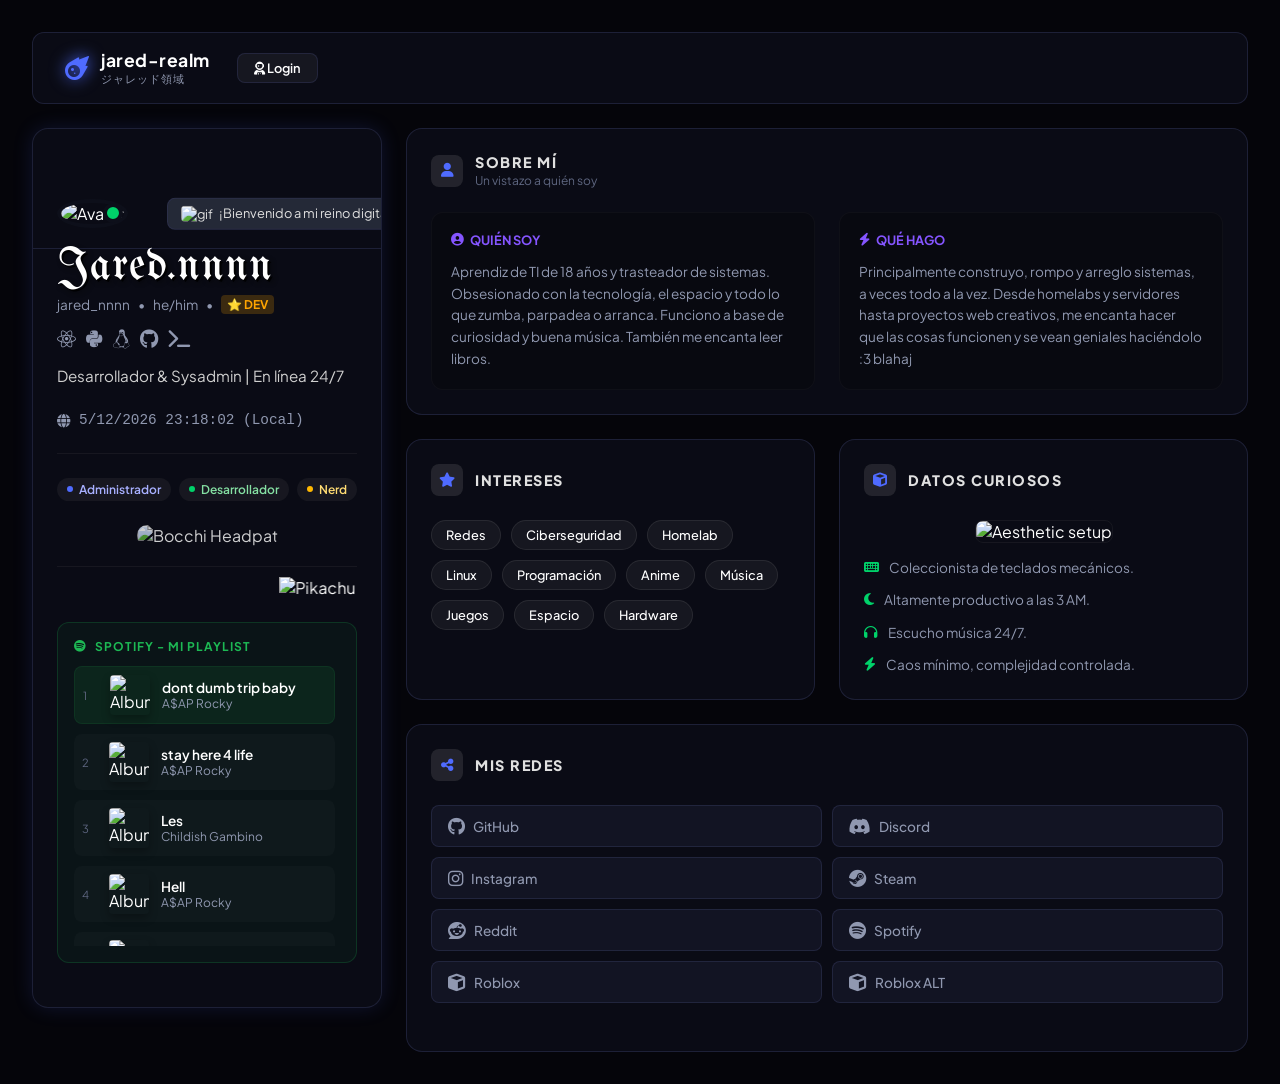
==== commit 0e2017d0: "Update index.html" ====
--- a/index.html
+++ b/index.html
@@ -3,21 +3,20 @@
 <head>
     <meta charset="UTF-8">
     <meta name="viewport" content="width=device-width, initial-scale=1.0">
-    <title>Jared-Realm - Inicio</title>
-    <!-- Google Fonts -->
+    <title>Jared's Realm | Inicio</title>
+
+    <link rel="icon" type="image/jpeg" href="https://i.pinimg.com/736x/ff/f5/53/fff5532c1ecb4866e45e5758104e20da.jpg">
+
     <link href="https://fonts.googleapis.com/css2?family=Plus+Jakarta+Sans:wght@400;500;600;700;800&family=UnifrakturMaguntia&display=swap" rel="stylesheet">
-    <!-- FontAwesome para iconos -->
     <link rel="stylesheet" href="https://cdnjs.cloudflare.com/ajax/libs/font-awesome/6.4.0/css/all.min.css">
     
     <link rel="stylesheet" href="styles.css">
 </head>
 <body>
 
-    <!-- Contenedor de partículas/efectos en el fondo -->
     <div id="particles-js"></div>
 
     <div class="dashboard-wrapper">
-        <!-- HEADER PRINCIPAL -->
         <header class="top-nav">
             <div class="logo-area">
                 <i class="fas fa-meteor logo-icon"></i>
@@ -25,7 +24,6 @@
                     <span class="logo-title">jared-realm</span>
                     <span class="logo-subtitle">ジャレッド領域</span>
                 </div>
-                <!-- GAME LOGIN BUTTON -->
                 <button id="game-auth-btn" class="nav-btn" style="margin-left: 15px; font-size: 0.8rem; padding: 0.4rem 1rem;">
                     <i class="fas fa-user-astronaut"></i> Login
                 </button>
@@ -34,12 +32,10 @@
 
         <main class="dashboard-grid">
             
-            <!-- ====== COLUMNA IZQUIERDA: PERFIL ====== -->
             <aside class="profile-sidebar">
                 <div class="banner-img" style="background-image: url('https://media1.giphy.com/media/v1.Y2lkPTc5MGI3NjExbXF1d2M5NW5ocHc5eWV5a2EwOWF4dHoyOXl3ZDljM3o2MnoyOHY2aiZlcD12MV9pbnRlcm5hbF9naWZfYnlfaWQmY3Q9Zw/RKp3DW2ZwDlVS/giphy.gif');"></div>
                 <div class="profile-info-box">
                     <div class="avatar-container">
-                        <!-- Imagen de avatar (DiceBear para evitar links rotos, estilo anime/vector) -->
                         <img src="https://media0.giphy.com/media/v1.Y2lkPTc5MGI3NjExc2I4bWNrZXpzMG9ldW41eDV4eDE0bnZ2ZGQybXIwa3FhcWN3d2xscyZlcD12MV9pbnRlcm5hbF9naWZfYnlfaWQmY3Q9Zw/mTxQlVm7Q6wrL5f9O5/giphy.gif" alt="Avatar" class="avatar-img">
                         <div class="status-indicator"></div>
                         <div class="status-bubble"><img src="https://media.tenor.com/_q1Z3Tj5FQQAAAAi/bocchi-the-rock-bocchi.gif" alt="gif" style="height: 18px; width: 18px; vertical-align: middle; border-radius: 4px; margin-right: 4px; object-fit: cover;"> ¡Bienvenido a mi reino digital!</div>
@@ -69,12 +65,10 @@
                         <span class="tag nerd-tag"><span class="dot"></span> Nerd</span>
                     </div>
 
-                    <!-- Mini Gif decorativo en sidebar -->
                     <div style="text-align: center; margin-bottom: 20px;">
                         <img src="https://media.tenor.com/_q1Z3Tj5FQQAAAAi/bocchi-the-rock-bocchi.gif" alt="Bocchi Headpat" style="border-radius: 10px; width: 100%; max-height: 80px; object-fit: cover; opacity: 0.8;">
                     </div>
                     
-                    <!-- Running Pokemons -->
                     <div class="pokemon-marquee" style="margin-bottom: 20px; border-top: 1px solid rgba(255,255,255,0.05); padding-top: 10px;">
                         <marquee direction="left" scrollamount="4" behavior="scroll">
                             <img src="https://raw.githubusercontent.com/PokeAPI/sprites/master/sprites/pokemon/versions/generation-v/black-white/animated/25.gif" alt="Pikachu" style="height: 35px; margin-right: 20px; image-rendering: pixelated;">
@@ -87,11 +81,9 @@
                         </marquee>
                     </div>
 
-                    <!-- Spotify Widget -->
                     <div class="spotify-widget">
                         <div class="spotify-logo"><i class="fab fa-spotify"></i> Spotify - Mi Playlist</div>
                         <div class="spotify-playlist">
-                            <!-- Canción 1 -->
                             <div class="track-info active-track">
                                 <div class="track-number">1</div>
                                 <img src="https://i.pinimg.com/736x/db/69/83/db698334e90cb9a7d9166aff560436dd.jpg" alt="Album" class="track-img">
@@ -103,7 +95,6 @@
                                     <div class="bar"></div><div class="bar"></div><div class="bar"></div>
                                 </div>
                             </div>
-                            <!-- Canción 2 -->
                             <div class="track-info">
                                 <div class="track-number">2</div>
                                 <img src="https://i.pinimg.com/736x/db/69/83/db698334e90cb9a7d9166aff560436dd.jpg" alt="Album" class="track-img">
@@ -112,7 +103,6 @@
                                     <div class="track-artist">A$AP Rocky</div>
                                 </div>
                             </div>
-                            <!-- Canción 3 -->
                             <div class="track-info">
                                 <div class="track-number">3</div>
                                 <img src="https://i.pinimg.com/webp/736x/fe/6a/88/fe6a88de23e425a99d1f83ac2d1f85a3.webp" alt="Album" class="track-img">
@@ -121,7 +111,6 @@
                                     <div class="track-artist">Childish Gambino</div>
                                 </div>
                             </div>
-                            <!-- Canción 4 -->
                             <div class="track-info">
                                 <div class="track-number">4</div>
                                 <img src="https://i.pinimg.com/webp/736x/1e/eb/e3/1eebe34cd5ab0d3294ec524f0354e97e.webp" alt="Album" class="track-img">
@@ -130,7 +119,6 @@
                                     <div class="track-artist">A$AP Rocky</div>
                                 </div>
                             </div>
-                            <!-- Canción 5 -->
                             <div class="track-info">
                                 <div class="track-number">5</div>
                                 <img src="https://i.pinimg.com/736x/82/5c/79/825c796da4a760d88f3daff5528fd1eb.jpg" alt="Album" class="track-img">
@@ -139,7 +127,6 @@
                                     <div class="track-artist">A$AP Rocky</div>
                                 </div>
                             </div>
-                            <!-- Canción 6 -->
                             <div class="track-info">
                                 <div class="track-number">6</div>
                                 <img src="https://i.pinimg.com/736x/82/5c/79/825c796da4a760d88f3daff5528fd1eb.jpg" alt="Album" class="track-img">
@@ -148,7 +135,6 @@
                                     <div class="track-artist">A$AP Rocky</div>
                                 </div>
                             </div>
-                            <!-- Canción 7 -->
                             <div class="track-info">
                                 <div class="track-number">7</div>
                                 <img src="https://i.pinimg.com/736x/19/a5/8a/19a58ab13a6c821738ffab6fa043e6a4.jpg" alt="Album" class="track-img">
@@ -157,7 +143,6 @@
                                     <div class="track-artist">A$AP Rocky</div>
                                 </div>
                             </div>
-                            <!-- Canción 8 -->
                             <div class="track-info">
                                 <div class="track-number">8</div>
                                 <img src="https://i.pinimg.com/736x/82/5c/79/825c796da4a760d88f3daff5528fd1eb.jpg" alt="Album" class="track-img">
@@ -166,7 +151,6 @@
                                     <div class="track-artist">A$AP Rocky</div>
                                 </div>
                             </div>
-                            <!-- Canción 9 -->
                             <div class="track-info">
                                 <div class="track-number">9</div>
                                 <img src="https://i.pinimg.com/736x/82/5c/79/825c796da4a760d88f3daff5528fd1eb.jpg" alt="Album" class="track-img">
@@ -175,7 +159,6 @@
                                     <div class="track-artist">A$AP Rocky</div>
                                 </div>
                             </div>
-                            <!-- Canción 10 -->
                             <div class="track-info">
                                 <div class="track-number">10</div>
                                 <img src="https://i.pinimg.com/webp/736x/1e/eb/e3/1eebe34cd5ab0d3294ec524f0354e97e.webp" alt="Album" class="track-img">
@@ -189,10 +172,8 @@
                 </div>
             </aside>
 
-            <!-- ====== COLUMNA DERECHA: CONTENIDO ====== -->
             <section class="main-content">
                 
-                <!-- BENTO BOX 1: ABOUT ME -->
                 <div class="bento-card about-card">
                     <div class="card-header">
                         <div class="header-icon"><i class="fas fa-user"></i></div>
@@ -214,7 +195,6 @@
                     </div>
                 </div>
 
-                <!-- BENTO BOX 2 y 3: INTERESTS & FUN FACTS -->
                 <div class="bento-split">
                     
                     <div class="bento-card interests-card">
@@ -242,7 +222,6 @@
                             <h2 class="card-title">DATOS CURIOSOS</h2>
                         </div>
                         
-                        <!-- Mini Gif decorativo en facts -->
                         <div style="text-align: center; margin-bottom: 15px;">
                             <img src="https://media.tenor.com/fA1ebh_L3oUAAAAi/anime-aesthetic.gif" alt="Aesthetic setup" style="border-radius: 8px; width: 100%; max-height: 90px; object-fit: cover; border: 1px solid rgba(255,255,255,0.05);">
                         </div>
@@ -257,7 +236,6 @@
 
                 </div>
 
-                <!-- BENTO BOX 4: REDES SOCIALES -->
                 <div class="bento-card services-card">
                     <div class="card-header">
                         <div class="header-icon"><i class="fas fa-share-nodes"></i></div>
@@ -281,10 +259,8 @@
 
     </div>
 
-    <!-- Librería Supabase y DeepSeek Logic -->
     <script src="https://cdn.jsdelivr.net/npm/@supabase/supabase-js@2"></script>
     <script src="https://cdn.jsdelivr.net/particles.js/2.0.0/particles.min.js"></script>
     <script src="script.js"></script>
 </body>
 </html>
-
